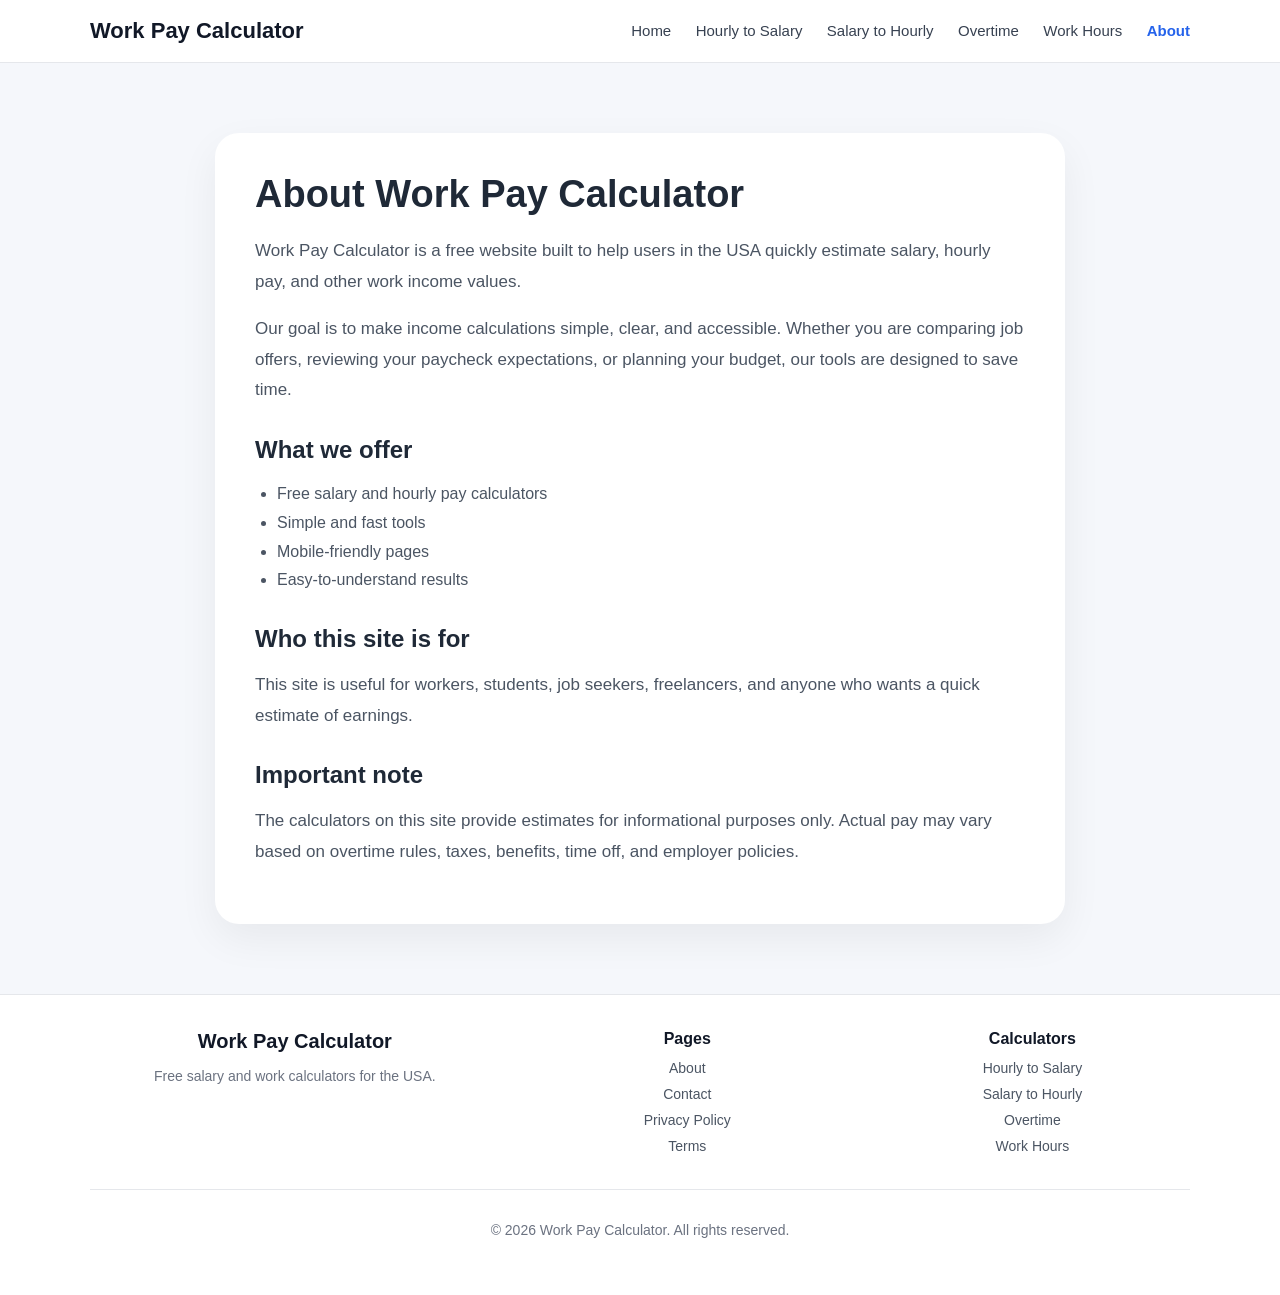
==== about.html @ 3fe69682 "Update site URLs and SEO tags" ====
<!DOCTYPE html>
<html lang="en">
<head>
    <meta charset="UTF-8">
    <meta name="viewport" content="width=device-width, initial-scale=1.0">
    <title>About | Work Pay Calculator</title>
    <meta name="description" content="Learn more about Work Pay Calculator and our free USA salary and work calculators.">
    <meta name="keywords" content="about work pay calculator, salary calculator website">
    <meta name="author" content="Work Pay Calculator">
    <link rel="canonical" href="https://abi-1-1.github.io/work-pay-calculator/about.html">

    <meta property="og:title" content="About Work Pay Calculator">
    <meta property="og:description" content="Learn more about our free salary and work calculators.">
    <meta property="og:type" content="website">
    <meta property="og:url" content="https://abi-1-1.github.io/work-pay-calculator/about.html">
    <meta property="og:site_name" content="Work Pay Calculator">

    <meta name="twitter:card" content="summary">
    <meta name="twitter:title" content="About Work Pay Calculator">
    <meta name="twitter:description" content="Learn more about our calculator website.">

    <link rel="stylesheet" href="css/style.css">
</head>
<body>

    <header class="site-header">
        <div class="container">
            <a href="index.html" class="logo">Work Pay Calculator</a>

            <nav class="nav">
                <a href="index.html">Home</a>
                <a href="hourly-to-salary.html">Hourly to Salary</a>
                <a href="salary-to-hourly.html">Salary to Hourly</a>
                <a href="overtime-calculator.html">Overtime</a>
                <a href="work-hours-calculator.html">Work Hours</a>
                <a class="active" href="about.html">About</a>
            </nav>
        </div>
    </header>

    <main>
        <section class="page-section">
            <div class="container">
                <div class="content-box">
                    <h1>About Work Pay Calculator</h1>
                    <p>
                        Work Pay Calculator is a free website built to help users in the USA
                        quickly estimate salary, hourly pay, and other work income values.
                    </p>

                    <p>
                        Our goal is to make income calculations simple, clear, and accessible.
                        Whether you are comparing job offers, reviewing your paycheck expectations,
                        or planning your budget, our tools are designed to save time.
                    </p>

                    <h2>What we offer</h2>
                    <ul class="content-list">
                        <li>Free salary and hourly pay calculators</li>
                        <li>Simple and fast tools</li>
                        <li>Mobile-friendly pages</li>
                        <li>Easy-to-understand results</li>
                    </ul>

                    <h2>Who this site is for</h2>
                    <p>
                        This site is useful for workers, students, job seekers, freelancers,
                        and anyone who wants a quick estimate of earnings.
                    </p>

                    <h2>Important note</h2>
                    <p>
                        The calculators on this site provide estimates for informational purposes only.
                        Actual pay may vary based on overtime rules, taxes, benefits, time off, and employer policies.
                    </p>
                </div>
            </div>
        </section>
    </main>

    <footer class="site-footer">
        <div class="container footer-grid">
            <div>
                <div class="footer-brand">Work Pay Calculator</div>
                <p class="footer-text">Free salary and work calculators for the USA.</p>
            </div>

            <div>
                <div class="footer-title">Pages</div>
                <a href="about.html">About</a>
                <a href="contact.html">Contact</a>
                <a href="privacy-policy.html">Privacy Policy</a>
                <a href="terms.html">Terms</a>
            </div>

            <div>
                <div class="footer-title">Calculators</div>
                <a href="hourly-to-salary.html">Hourly to Salary</a>
                <a href="salary-to-hourly.html">Salary to Hourly</a>
                <a href="overtime-calculator.html">Overtime</a>
                <a href="work-hours-calculator.html">Work Hours</a>
            </div>
        </div>

        <div class="container footer-bottom">
            <p>© 2026 Work Pay Calculator. All rights reserved.</p>
        </div>
    </footer>

</body>
</html>
---- css/style.css ----
* {
    box-sizing: border-box;
}

body {
    margin: 0;
    font-family: Arial, sans-serif;
    color: #1f2937;
    background: #f5f7fb;
}

.container {
    width: 90%;
    max-width: 1100px;
    margin: 0 auto;
}

.site-header {
    background: white;
    border-bottom: 1px solid #e5e7eb;
}

.site-header .container {
    display: flex;
    justify-content: space-between;
    align-items: center;
    padding: 18px 0;
}

.logo {
    font-size: 22px;
    font-weight: bold;
}

.nav a {
    text-decoration: none;
    color: #374151;
    margin-left: 20px;
    font-size: 15px;
}

.nav a:hover {
    color: #111827;
}

.hero {
    padding: 80px 0;
}

.hero-box {
    background: white;
    border-radius: 24px;
    padding: 60px;
    box-shadow: 0 15px 40px rgba(0, 0, 0, 0.06);
}

.hero h1 {
    font-size: 42px;
    margin-top: 0;
    margin-bottom: 20px;
    line-height: 1.2;
}

.hero p {
    font-size: 18px;
    color: #4b5563;
    max-width: 700px;
    margin-bottom: 30px;
}

button {
    background: #2563eb;
    color: white;
    border: none;
    padding: 14px 22px;
    border-radius: 12px;
    font-size: 16px;
    cursor: pointer;
}

button:hover {
    background: #1d4ed8;
}

.cards-section {
    padding: 20px 0 80px;
}

.cards-section h2 {
    font-size: 30px;
    margin-bottom: 25px;
}

.cards {
    display: grid;
    grid-template-columns: repeat(3, 1fr);
    gap: 20px;
}

.card {
    background: white;
    border-radius: 20px;
    padding: 25px;
    box-shadow: 0 10px 30px rgba(0, 0, 0, 0.05);
}

.card h3 {
    margin-top: 0;
    margin-bottom: 12px;
}

.card p {
    margin: 0;
    color: #4b5563;
    line-height: 1.6;
}

.site-footer {
    background: white;
    border-top: 1px solid #e5e7eb;
    padding: 25px 0;
    text-align: center;
    color: #6b7280;
    font-size: 14px;
}

@media (max-width: 900px) {
    .cards {
        grid-template-columns: 1fr;
    }

    .hero-box {
        padding: 35px 25px;
    }

    .hero h1 {
        font-size: 30px;
    }

    .site-header .container {
        flex-direction: column;
        gap: 15px;
    }

    .nav a {
        margin: 0 10px;
    }
}

.main-button {
    display: inline-block;
    background: #2563eb;
    color: white;
    text-decoration: none;
    padding: 14px 22px;
    border-radius: 12px;
    font-size: 16px;
}

.main-button:hover {
    background: #1d4ed8;
}

.calculator-page {
    padding: 70px 0;
}

.calculator-box {
    background: white;
    border-radius: 24px;
    padding: 40px;
    box-shadow: 0 15px 40px rgba(0, 0, 0, 0.06);
    max-width: 700px;
    margin: 0 auto;
}

.calculator-box h1 {
    margin-top: 0;
    margin-bottom: 15px;
    font-size: 36px;
}

.calculator-intro {
    color: #4b5563;
    line-height: 1.6;
    margin-bottom: 30px;
}

.form-group {
    margin-bottom: 20px;
}

.form-group label {
    display: block;
    margin-bottom: 8px;
    font-weight: bold;
}

.form-group input {
    width: 100%;
    padding: 14px;
    border: 1px solid #d1d5db;
    border-radius: 12px;
    font-size: 16px;
}

.result-box {
    margin-top: 30px;
    background: #f9fafb;
    border-radius: 18px;
    padding: 25px;
}

.result-box h2 {
    margin-top: 0;
}

.result-box p {
    font-size: 18px;
    margin: 12px 0;
}


.logo {
    font-size: 22px;
    font-weight: bold;
    color: #111827;
    text-decoration: none;
}

.hero-badge {
    display: inline-block;
    background: #dbeafe;
    color: #1d4ed8;
    padding: 8px 14px;
    border-radius: 999px;
    font-size: 14px;
    font-weight: bold;
    margin-bottom: 18px;
}

.hero-actions {
    display: flex;
    gap: 14px;
    flex-wrap: wrap;
    margin-top: 10px;
}

.hero-actions a {
    text-align: center;
}

.secondary-button {
    display: inline-block;
    background: white;
    color: #2563eb;
    text-decoration: none;
    padding: 14px 22px;
    border-radius: 12px;
    font-size: 16px;
    border: 1px solid #cbd5e1;
}

.secondary-button:hover {
    background: #f8fafc;
}

.card-link {
    text-decoration: none;
    color: inherit;
    display: block;
}

.card-link:hover {
    transform: translateY(-3px);
    transition: 0.2s;
}

.info-section {
    padding: 0 0 80px;
}

.info-box {
    background: white;
    border-radius: 24px;
    padding: 35px;
    box-shadow: 0 10px 30px rgba(0, 0, 0, 0.05);
}

.info-box h2 {
    margin-top: 0;
    margin-bottom: 15px;
}

.info-box p {
    margin: 0;
    color: #4b5563;
    line-height: 1.7;
    font-size: 17px;
}

.faq-section {
    padding: 0 0 80px;
}

.faq-section h2 {
    font-size: 30px;
    margin-bottom: 25px;
}

.faq-list {
    display: grid;
    gap: 18px;
}

.faq-item {
    background: white;
    border-radius: 20px;
    padding: 24px;
    box-shadow: 0 10px 30px rgba(0, 0, 0, 0.05);
}

.faq-item h3 {
    margin-top: 0;
    margin-bottom: 10px;
    font-size: 20px;
}

.faq-item p {
    margin: 0;
    color: #4b5563;
    line-height: 1.7;
}

.page-section {
    padding: 70px 0;
}

.content-box {
    background: white;
    border-radius: 24px;
    padding: 40px;
    box-shadow: 0 15px 40px rgba(0, 0, 0, 0.06);
    max-width: 850px;
    margin: 0 auto;
}

.content-box h1 {
    margin-top: 0;
    margin-bottom: 20px;
    font-size: 38px;
}

.content-box h2 {
    margin-top: 30px;
    margin-bottom: 14px;
    font-size: 24px;
}

.content-box p {
    color: #4b5563;
    line-height: 1.8;
    font-size: 17px;
    margin-bottom: 16px;
}

.content-list {
    color: #4b5563;
    line-height: 1.8;
    padding-left: 22px;
}

.calculator-content {
    margin-top: 30px;
}

.button-row {
    display: flex;
    gap: 12px;
    flex-wrap: wrap;
}

.secondary-action {
    background: #e5e7eb;
    color: #111827;
}

.secondary-action:hover {
    background: #d1d5db;
}

.nav a.active {
    color: #2563eb;
    font-weight: bold;
}

.result-box {
    margin-top: 30px;
    background: linear-gradient(135deg, #f8fbff, #eef4ff);
    border: 1px solid #dbeafe;
    border-radius: 18px;
    padding: 25px;
}

.result-box h2 {
    margin-top: 0;
    margin-bottom: 16px;
}

.result-box p {
    font-size: 18px;
    margin: 12px 0;
    color: #1f2937;
}

.result-box span {
    font-weight: bold;
    color: #1d4ed8;
}

.site-footer {
    background: white;
    border-top: 1px solid #e5e7eb;
    padding-top: 35px;
    color: #6b7280;
    font-size: 14px;
}

.footer-grid {
    display: grid;
    grid-template-columns: 1.3fr 1fr 1fr;
    gap: 30px;
    padding-bottom: 25px;
}

.footer-brand {
    font-size: 20px;
    font-weight: bold;
    color: #111827;
    margin-bottom: 12px;
}

.footer-text {
    margin: 0;
    color: #6b7280;
    line-height: 1.7;
}

.footer-title {
    font-size: 16px;
    font-weight: bold;
    color: #111827;
    margin-bottom: 12px;
}

.site-footer a {
    display: block;
    text-decoration: none;
    color: #4b5563;
    margin-bottom: 10px;
}

.site-footer a:hover {
    color: #2563eb;
}

.footer-bottom {
    border-top: 1px solid #e5e7eb;
    padding: 18px 0;
    text-align: center;
}

@media (max-width: 900px) {
    .footer-grid {
        grid-template-columns: 1fr;
    }
}

.field-note {
    margin-top: 8px;
    font-size: 14px;
    line-height: 1.6;
    color: #6b7280;
}
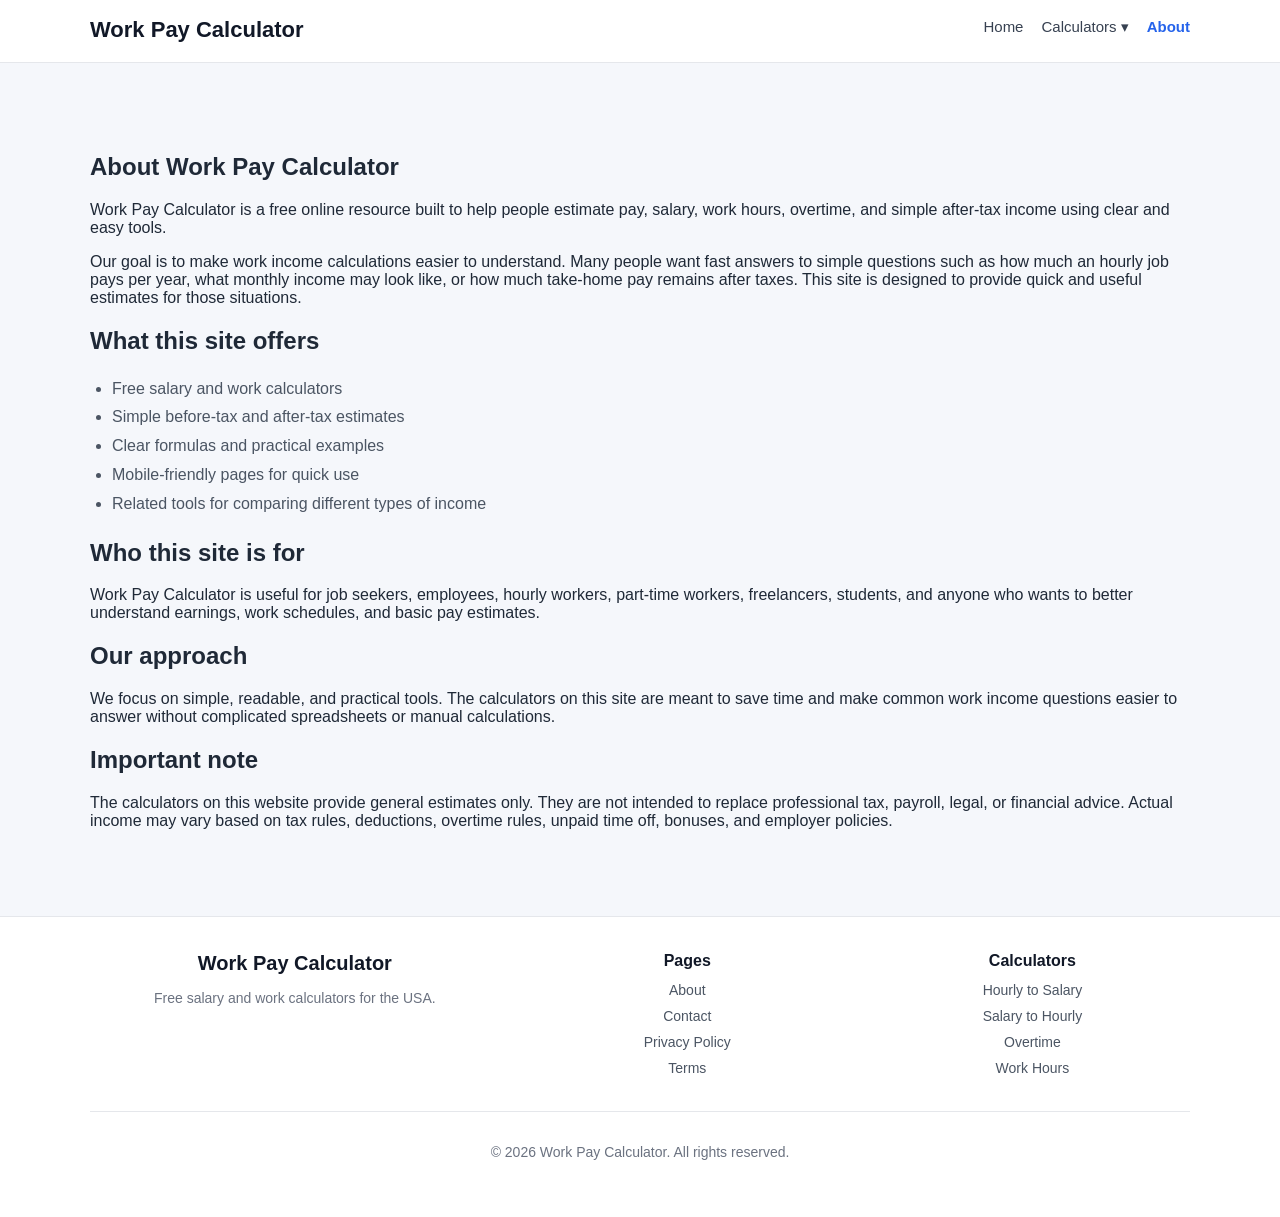
==== commit 18de7dde: "Fix header navigation on policy pages" ====
--- a/about.html
+++ b/about.html
@@ -29,10 +29,20 @@
 
             <nav class="nav">
                 <a href="index.html">Home</a>
-                <a href="hourly-to-salary.html">Hourly to Salary</a>
-                <a href="salary-to-hourly.html">Salary to Hourly</a>
-                <a href="overtime-calculator.html">Overtime</a>
-                <a href="work-hours-calculator.html">Work Hours</a>
+
+                <div class="dropdown">
+                    <a href="#" class="dropdown-toggle">Calculators ▾</a>
+                    <div class="dropdown-menu">
+                        <a href="hourly-to-salary.html">Hourly to Salary</a>
+                        <a href="salary-to-hourly.html">Salary to Hourly</a>
+                        <a href="overtime-calculator.html">Overtime</a>
+                        <a href="work-hours-calculator.html">Work Hours</a>
+                        <a href="weekly-pay-calculator.html">Weekly Pay</a>
+                        <a href="monthly-pay-calculator.html">Monthly Pay</a>
+                        <a href="take-home-pay-calculator.html">Take-Home Pay</a>
+                    </div>
+                </div>
+
                 <a class="active" href="about.html">About</a>
             </nav>
         </div>
@@ -41,39 +51,49 @@
     <main>
         <section class="page-section">
             <div class="container">
-                <div class="content-box">
-                    <h1>About Work Pay Calculator</h1>
-                    <p>
-                        Work Pay Calculator is a free website built to help users in the USA
-                        quickly estimate salary, hourly pay, and other work income values.
-                    </p>
+                <h1>About Work Pay Calculator</h1>
 
-                    <p>
-                        Our goal is to make income calculations simple, clear, and accessible.
-                        Whether you are comparing job offers, reviewing your paycheck expectations,
-                        or planning your budget, our tools are designed to save time.
-                    </p>
+                <p>
+                    Work Pay Calculator is a free online resource built to help people estimate pay,
+                    salary, work hours, overtime, and simple after-tax income using clear and easy tools.
+                </p>
 
-                    <h2>What we offer</h2>
-                    <ul class="content-list">
-                        <li>Free salary and hourly pay calculators</li>
-                        <li>Simple and fast tools</li>
-                        <li>Mobile-friendly pages</li>
-                        <li>Easy-to-understand results</li>
-                    </ul>
+                <p>
+                    Our goal is to make work income calculations easier to understand. Many people want
+                    fast answers to simple questions such as how much an hourly job pays per year,
+                    what monthly income may look like, or how much take-home pay remains after taxes.
+                    This site is designed to provide quick and useful estimates for those situations.
+                </p>
 
-                    <h2>Who this site is for</h2>
-                    <p>
-                        This site is useful for workers, students, job seekers, freelancers,
-                        and anyone who wants a quick estimate of earnings.
-                    </p>
+                <h2>What this site offers</h2>
+                <ul class="content-list">
+                    <li>Free salary and work calculators</li>
+                    <li>Simple before-tax and after-tax estimates</li>
+                    <li>Clear formulas and practical examples</li>
+                    <li>Mobile-friendly pages for quick use</li>
+                    <li>Related tools for comparing different types of income</li>
+                </ul>
 
-                    <h2>Important note</h2>
-                    <p>
-                        The calculators on this site provide estimates for informational purposes only.
-                        Actual pay may vary based on overtime rules, taxes, benefits, time off, and employer policies.
-                    </p>
-                </div>
+                <h2>Who this site is for</h2>
+                <p>
+                    Work Pay Calculator is useful for job seekers, employees, hourly workers,
+                    part-time workers, freelancers, students, and anyone who wants to better understand
+                    earnings, work schedules, and basic pay estimates.
+                </p>
+
+                <h2>Our approach</h2>
+                <p>
+                    We focus on simple, readable, and practical tools. The calculators on this site are
+                    meant to save time and make common work income questions easier to answer without
+                    complicated spreadsheets or manual calculations.
+                </p>
+
+                <h2>Important note</h2>
+                <p>
+                    The calculators on this website provide general estimates only. They are not intended
+                    to replace professional tax, payroll, legal, or financial advice. Actual income may vary
+                    based on tax rules, deductions, overtime rules, unpaid time off, bonuses, and employer policies.
+                </p>
             </div>
         </section>
     </main>
--- a/css/style.css
+++ b/css/style.css
@@ -23,20 +23,33 @@
 .site-header .container {
     display: flex;
     justify-content: space-between;
-    align-items: center;
+    align-items: flex-start;
     padding: 18px 0;
+    gap: 24px;
 }
 
 .logo {
     font-size: 22px;
     font-weight: bold;
+    color: #111827;
+    text-decoration: none;
+    line-height: 1.1;
+    flex-shrink: 0;
+}
+
+.nav {
+    display: flex;
+    flex-wrap: wrap;
+    gap: 10px 18px;
+    justify-content: flex-end;
 }
 
 .nav a {
     text-decoration: none;
     color: #374151;
-    margin-left: 20px;
     font-size: 15px;
+    margin-left: 0;
+    white-space: nowrap;
 }
 
 .nav a:hover {
@@ -481,4 +494,586 @@
     font-size: 14px;
     line-height: 1.6;
     color: #6b7280;
+}
+
+.hero-large {
+    padding: 70px 0 50px;
+}
+
+.hero-grid {
+    display: grid;
+    grid-template-columns: 1.5fr 0.9fr;
+    gap: 28px;
+    align-items: stretch;
+}
+
+.hero-large .hero-box {
+    padding: 50px;
+}
+
+.hero-large h1 {
+    font-size: 52px;
+    line-height: 1.12;
+    margin-bottom: 18px;
+}
+
+.hero-large p {
+    font-size: 19px;
+    max-width: 760px;
+}
+
+.hero-points {
+    display: grid;
+    gap: 10px;
+    margin-top: 24px;
+}
+
+.hero-point {
+    background: #f8fafc;
+    border: 1px solid #e5e7eb;
+    border-radius: 14px;
+    padding: 12px 14px;
+    font-size: 15px;
+    color: #374151;
+}
+
+.hero-side-card {
+    display: grid;
+    gap: 16px;
+}
+
+.mini-stat-card {
+    background: #f8fbff;
+    border: 1px solid #dbeafe;
+    border-radius: 22px;
+    padding: 24px;
+}
+
+.mini-stat-label {
+    display: inline-block;
+    background: #dbeafe;
+    color: #1d4ed8;
+    padding: 6px 12px;
+    border-radius: 999px;
+    font-size: 13px;
+    font-weight: bold;
+    margin-bottom: 14px;
+}
+
+.mini-stat-title {
+    font-size: 24px;
+    font-weight: bold;
+    color: #111827;
+    margin-bottom: 10px;
+}
+
+.mini-stat-card p {
+    margin: 0;
+    color: #4b5563;
+    line-height: 1.7;
+    font-size: 16px;
+}
+
+.section-heading {
+    margin-bottom: 26px;
+}
+
+.section-heading h2 {
+    font-size: 32px;
+    margin: 0 0 10px;
+}
+
+.section-heading p {
+    margin: 0;
+    color: #6b7280;
+    font-size: 17px;
+    line-height: 1.7;
+}
+
+.cards-better {
+    grid-template-columns: repeat(3, 1fr);
+}
+
+.card-tag {
+    display: inline-block;
+    background: #eef4ff;
+    color: #1d4ed8;
+    border-radius: 999px;
+    padding: 6px 12px;
+    font-size: 12px;
+    font-weight: bold;
+    margin-bottom: 14px;
+}
+
+.card-link {
+    transition: transform 0.2s, box-shadow 0.2s;
+}
+
+.card-link:hover {
+    transform: translateY(-4px);
+    box-shadow: 0 18px 34px rgba(0, 0, 0, 0.08);
+}
+
+.steps-grid,
+.use-cases-grid {
+    display: grid;
+    grid-template-columns: repeat(3, 1fr);
+    gap: 20px;
+}
+
+.step-card,
+.use-case-card {
+    background: white;
+    border-radius: 22px;
+    padding: 26px;
+    box-shadow: 0 10px 30px rgba(0, 0, 0, 0.05);
+}
+
+.step-number {
+    width: 42px;
+    height: 42px;
+    border-radius: 50%;
+    background: #2563eb;
+    color: white;
+    display: flex;
+    align-items: center;
+    justify-content: center;
+    font-weight: bold;
+    margin-bottom: 18px;
+}
+
+.step-card h3,
+.use-case-card h3 {
+    margin-top: 0;
+    margin-bottom: 12px;
+    font-size: 22px;
+}
+
+.step-card p,
+.use-case-card p {
+    margin: 0;
+    color: #4b5563;
+    line-height: 1.7;
+}
+
+.use-cases-section,
+.why-section {
+    padding: 0 0 80px;
+}
+
+@media (max-width: 1100px) {
+    .hero-grid {
+        grid-template-columns: 1fr;
+    }
+
+    .cards-better,
+    .steps-grid,
+    .use-cases-grid {
+        grid-template-columns: 1fr 1fr;
+    }
+
+    .hero-large h1 {
+        font-size: 40px;
+    }
+}
+
+@media (max-width: 900px) {
+    .cards-better,
+    .steps-grid,
+    .use-cases-grid {
+        grid-template-columns: 1fr;
+    }
+
+    .hero-large .hero-box {
+        padding: 32px 24px;
+    }
+
+    .hero-large h1 {
+        font-size: 32px;
+    }
+
+    .hero-large p {
+        font-size: 17px;
+    }
+}
+
+.hero-large {
+    padding: 70px 0 50px;
+}
+
+.hero-grid {
+    display: grid;
+    grid-template-columns: 1.5fr 0.9fr;
+    gap: 28px;
+    align-items: stretch;
+}
+
+.hero-large .hero-box {
+    padding: 50px;
+}
+
+.hero-large h1 {
+    font-size: 52px;
+    line-height: 1.12;
+    margin-bottom: 18px;
+}
+
+.hero-large p {
+    font-size: 19px;
+    max-width: 760px;
+}
+
+.hero-points {
+    display: grid;
+    gap: 10px;
+    margin-top: 24px;
+}
+
+.hero-point {
+    background: #f8fafc;
+    border: 1px solid #e5e7eb;
+    border-radius: 14px;
+    padding: 12px 14px;
+    font-size: 15px;
+    color: #374151;
+}
+
+.hero-side-card {
+    display: grid;
+    gap: 16px;
+}
+
+.mini-stat-card {
+    background: #f8fbff;
+    border: 1px solid #dbeafe;
+    border-radius: 22px;
+    padding: 24px;
+}
+
+.mini-stat-label {
+    display: inline-block;
+    background: #dbeafe;
+    color: #1d4ed8;
+    padding: 6px 12px;
+    border-radius: 999px;
+    font-size: 13px;
+    font-weight: bold;
+    margin-bottom: 14px;
+}
+
+.mini-stat-title {
+    font-size: 24px;
+    font-weight: bold;
+    color: #111827;
+    margin-bottom: 10px;
+}
+
+.mini-stat-card p {
+    margin: 0;
+    color: #4b5563;
+    line-height: 1.7;
+    font-size: 16px;
+}
+
+.section-heading {
+    margin-bottom: 26px;
+}
+
+.section-heading h2 {
+    font-size: 32px;
+    margin: 0 0 10px;
+}
+
+.section-heading p {
+    margin: 0;
+    color: #6b7280;
+    font-size: 17px;
+    line-height: 1.7;
+}
+
+.cards-better {
+    grid-template-columns: repeat(3, 1fr);
+}
+
+.card-tag {
+    display: inline-block;
+    background: #eef4ff;
+    color: #1d4ed8;
+    border-radius: 999px;
+    padding: 6px 12px;
+    font-size: 12px;
+    font-weight: bold;
+    margin-bottom: 14px;
+}
+
+.card-link {
+    transition: transform 0.2s, box-shadow 0.2s;
+}
+
+.card-link:hover {
+    transform: translateY(-4px);
+    box-shadow: 0 18px 34px rgba(0, 0, 0, 0.08);
+}
+
+.steps-grid,
+.use-cases-grid {
+    display: grid;
+    grid-template-columns: repeat(3, 1fr);
+    gap: 20px;
+}
+
+.step-card,
+.use-case-card {
+    background: white;
+    border-radius: 22px;
+    padding: 26px;
+    box-shadow: 0 10px 30px rgba(0, 0, 0, 0.05);
+}
+
+.step-number {
+    width: 42px;
+    height: 42px;
+    border-radius: 50%;
+    background: #2563eb;
+    color: white;
+    display: flex;
+    align-items: center;
+    justify-content: center;
+    font-weight: bold;
+    margin-bottom: 18px;
+}
+
+.step-card h3,
+.use-case-card h3 {
+    margin-top: 0;
+    margin-bottom: 12px;
+    font-size: 22px;
+}
+
+.step-card p,
+.use-case-card p {
+    margin: 0;
+    color: #4b5563;
+    line-height: 1.7;
+}
+
+.use-cases-section,
+.why-section {
+    padding: 0 0 80px;
+}
+
+@media (max-width: 1100px) {
+    .hero-grid {
+        grid-template-columns: 1fr;
+    }
+
+    .cards-better,
+    .steps-grid,
+    .use-cases-grid {
+        grid-template-columns: 1fr 1fr;
+    }
+
+    .hero-large h1 {
+        font-size: 40px;
+    }
+}
+
+@media (max-width: 900px) {
+    .cards-better,
+    .steps-grid,
+    .use-cases-grid {
+        grid-template-columns: 1fr;
+    }
+
+    .hero-large .hero-box {
+        padding: 32px 24px;
+    }
+
+    .hero-large h1 {
+        font-size: 32px;
+    }
+
+    .hero-large p {
+        font-size: 17px;
+    }
+}
+
+.dropdown {
+    position: relative;
+}
+
+.dropdown-toggle {
+    display: inline-block;
+    text-decoration: none;
+    color: #374151;
+    font-size: 15px;
+    white-space: nowrap;
+    cursor: pointer;
+}
+
+.dropdown-menu {
+    position: absolute;
+    top: 100%;
+    left: 0;
+    min-width: 230px;
+    background: white;
+    border: 1px solid #e5e7eb;
+    border-radius: 16px;
+    box-shadow: 0 14px 30px rgba(0, 0, 0, 0.08);
+    padding: 10px;
+    display: none;
+    z-index: 1000;
+}
+
+.dropdown-menu a {
+    display: block;
+    padding: 10px 12px;
+    border-radius: 10px;
+    text-decoration: none;
+    color: #374151;
+    font-size: 15px;
+    margin: 0;
+}
+
+.dropdown-menu a:hover {
+    background: #f3f4f6;
+    color: #111827;
+}
+
+.dropdown:hover .dropdown-menu {
+    display: block;
+}
+
+.dropdown-toggle.active,
+.dropdown-toggle:hover {
+    color: #2563eb;
+    font-weight: bold;
+}
+
+.dropdown {
+    position: relative;
+    padding-bottom: 8px;
+}
+
+.dropdown:hover .dropdown-toggle {
+    color: #2563eb;
+    font-weight: bold;
+}
+
+.copy-action {
+    background: #eef2ff;
+    color: #1d4ed8;
+    border: 1px solid #c7d2fe;
+}
+
+.copy-action:hover {
+    background: #e0e7ff;
+}
+
+.ad-placeholder {
+    max-width: 700px;
+    margin: 24px auto 0;
+    background: white;
+    border: 1px dashed #94a3b8;
+    border-radius: 18px;
+    padding: 20px;
+    text-align: center;
+    color: #475569;
+    font-size: 14px;
+    line-height: 1.7;
+    box-shadow: 0 8px 24px rgba(0, 0, 0, 0.04);
+}
+
+.related-section {
+    margin-top: 30px;
+}
+
+.related-grid {
+    display: grid;
+    grid-template-columns: repeat(3, 1fr);
+    gap: 16px;
+}
+
+.related-card {
+    display: block;
+    background: white;
+    border-radius: 18px;
+    padding: 18px;
+    text-decoration: none;
+    color: #111827;
+    box-shadow: 0 8px 24px rgba(0, 0, 0, 0.05);
+    transition: transform 0.2s, box-shadow 0.2s;
+}
+
+.related-card:hover {
+    transform: translateY(-3px);
+    box-shadow: 0 14px 28px rgba(0, 0, 0, 0.08);
+}
+
+.related-card h3 {
+    margin: 0 0 8px;
+    font-size: 18px;
+}
+
+.related-card p {
+    margin: 0;
+    color: #4b5563;
+    line-height: 1.6;
+    font-size: 14px;
+}
+
+.faq-mini {
+    margin-top: 30px;
+}
+
+.faq-mini h2 {
+    margin-bottom: 16px;
+}
+
+.faq-mini .faq-item {
+    box-shadow: none;
+    border: 1px solid #e5e7eb;
+}
+
+@media (max-width: 900px) {
+    .related-grid {
+        grid-template-columns: 1fr;
+    }
+}
+
+.related-section,
+.faq-mini,
+.ad-placeholder {
+    max-width: 700px;
+    margin-left: auto;
+    margin-right: auto;
+}
+
+.related-section,
+.faq-mini {
+    margin-top: 30px;
+}
+
+.related-section h2,
+.faq-mini h2 {
+    margin-bottom: 16px;
+}
+
+.ad-placeholder {
+    margin-top: 24px;
+}
+
+.related-section,
+.faq-mini {
+    max-width: 700px;
+    margin: 30px auto 0;
+}
+
+.related-section h2,
+.faq-mini h2 {
+    margin-bottom: 16px;
+}
+
+.content-box ul li {
+    margin-bottom: 8px;
 }
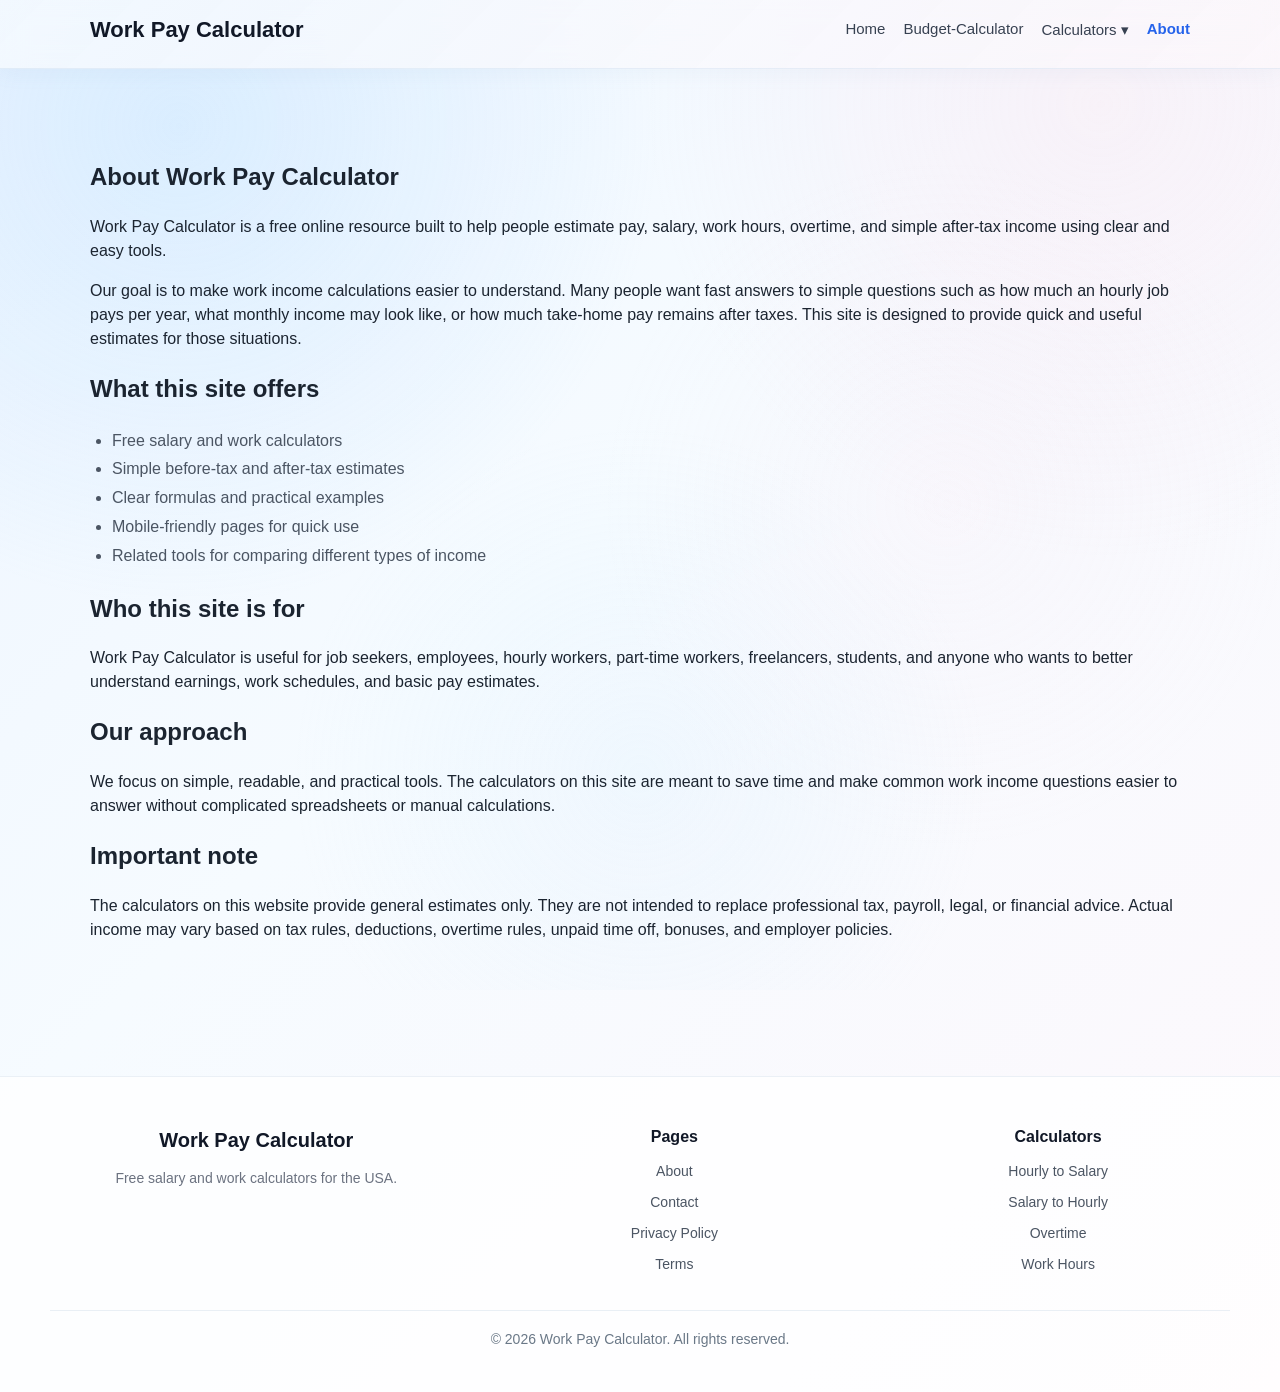
==== commit 06830446: "Add budget calculator page, update navigation, and improve styling" ====
--- a/about.html
+++ b/about.html
@@ -19,6 +19,7 @@
     <meta name="twitter:title" content="About Work Pay Calculator">
     <meta name="twitter:description" content="Learn more about our calculator website.">
 
+    <link rel="icon" type="image/svg+xml" href="favicon.svg">
     <link rel="stylesheet" href="css/style.css">
 </head>
 <body>
@@ -29,6 +30,8 @@
 
             <nav class="nav">
                 <a href="index.html">Home</a>
+
+                <a href="budget-calculator.html">Budget-Calculator</a>
 
                 <div class="dropdown">
                     <a href="#" class="dropdown-toggle">Calculators ▾</a>
--- a/css/style.css
+++ b/css/style.css
@@ -1076,4 +1076,174 @@
 
 .content-box ul li {
     margin-bottom: 8px;
+}
+
+.site-footer {
+  padding: 48px 16px 24px;
+}
+
+.site-footer .container {
+  width: 100%;
+  max-width: 1180px;
+  margin: 0 auto;
+}
+
+.footer-grid {
+  display: grid;
+  grid-template-columns: repeat(3, 1fr);
+  gap: 40px;
+  align-items: start;
+}
+
+.footer-bottom {
+  text-align: center;
+  margin-top: 28px;
+  padding-top: 18px;
+  border-top: 1px solid rgba(180, 200, 220, 0.28);
+}
+
+@media (max-width: 900px) {
+  .footer-grid {
+    grid-template-columns: 1fr;
+    gap: 24px;
+  }
+}
+
+.site-footer {
+  margin-top: 48px;
+  padding: 48px 16px 24px;
+  background: rgba(255, 255, 255, 0.72);
+  border-top: 1px solid rgba(180, 200, 220, 0.25);
+}
+
+.footer-container {
+  width: 100%;
+  max-width: 1180px;
+  margin: 0 auto;
+}
+
+.footer-grid {
+  display: grid;
+  grid-template-columns: 1.2fr 1fr 1fr;
+  gap: 40px;
+  align-items: start;
+}
+
+.footer-column h3,
+.footer-column h4 {
+  margin: 0 0 14px;
+  color: #223446;
+}
+
+.footer-column p {
+  margin: 0;
+  color: #5b6a7b;
+  line-height: 1.7;
+}
+
+.footer-links {
+  list-style: none;
+  margin: 0;
+  padding: 0;
+}
+
+.footer-links li {
+  margin: 0 0 10px;
+}
+
+.footer-links a {
+  text-decoration: none;
+  color: #4e5d6e;
+}
+
+.footer-links a:hover {
+  color: #2f64e1;
+}
+
+.footer-bottom {
+  margin-top: 28px;
+  padding-top: 18px;
+  border-top: 1px solid rgba(180, 200, 220, 0.28);
+  text-align: center;
+}
+
+.footer-bottom p {
+  margin: 0;
+  color: #6a7887;
+}
+
+@media (max-width: 900px) {
+  .footer-grid {
+    grid-template-columns: 1fr;
+    gap: 24px;
+  }
+}
+
+body {
+  margin: 0;
+  font-family: Arial, sans-serif;
+  color: #1b2430;
+  line-height: 1.5;
+  min-height: 100vh;
+  background:
+    linear-gradient(135deg, #edf5ff 0%, #f6fbff 42%, #fdf8fc 100%);
+  position: relative;
+}
+
+body::before,
+body::after {
+  content: "";
+  position: fixed;
+  inset: -10%;
+  pointer-events: none;
+  z-index: -1;
+  will-change: transform, opacity;
+}
+
+body::before {
+  background:
+    radial-gradient(circle at 20% 20%, rgba(163, 214, 255, 0.28), transparent 32%),
+    radial-gradient(circle at 80% 18%, rgba(255, 210, 226, 0.22), transparent 30%);
+  animation: floatGradientOne 18s ease-in-out infinite alternate;
+}
+
+body::after {
+  background:
+    radial-gradient(circle at 50% 80%, rgba(202, 236, 255, 0.18), transparent 30%),
+    radial-gradient(circle at 70% 55%, rgba(255, 230, 240, 0.14), transparent 28%);
+  animation: floatGradientTwo 24s ease-in-out infinite alternate;
+}
+
+@keyframes floatGradientOne {
+  0% {
+    transform: translate3d(0, 0, 0) scale(1);
+    opacity: 1;
+  }
+  100% {
+    transform: translate3d(2%, -2%, 0) scale(1.06);
+    opacity: 0.92;
+  }
+}
+
+@keyframes floatGradientTwo {
+  0% {
+    transform: translate3d(0, 0, 0) scale(1);
+    opacity: 0.9;
+  }
+  100% {
+    transform: translate3d(-2%, 2%, 0) scale(1.05);
+    opacity: 1;
+  }
+}
+
+.site-header {
+  position: sticky;
+  top: 0;
+  z-index: 200;
+  background:
+    linear-gradient(135deg, rgba(245, 250, 255, 0.82), rgba(252, 247, 251, 0.76));
+  backdrop-filter: blur(14px);
+  -webkit-backdrop-filter: blur(14px);
+  border-bottom: 1px solid rgba(180, 205, 230, 0.28);
+  box-shadow: 0 6px 18px rgba(120, 150, 190, 0.06);
 }
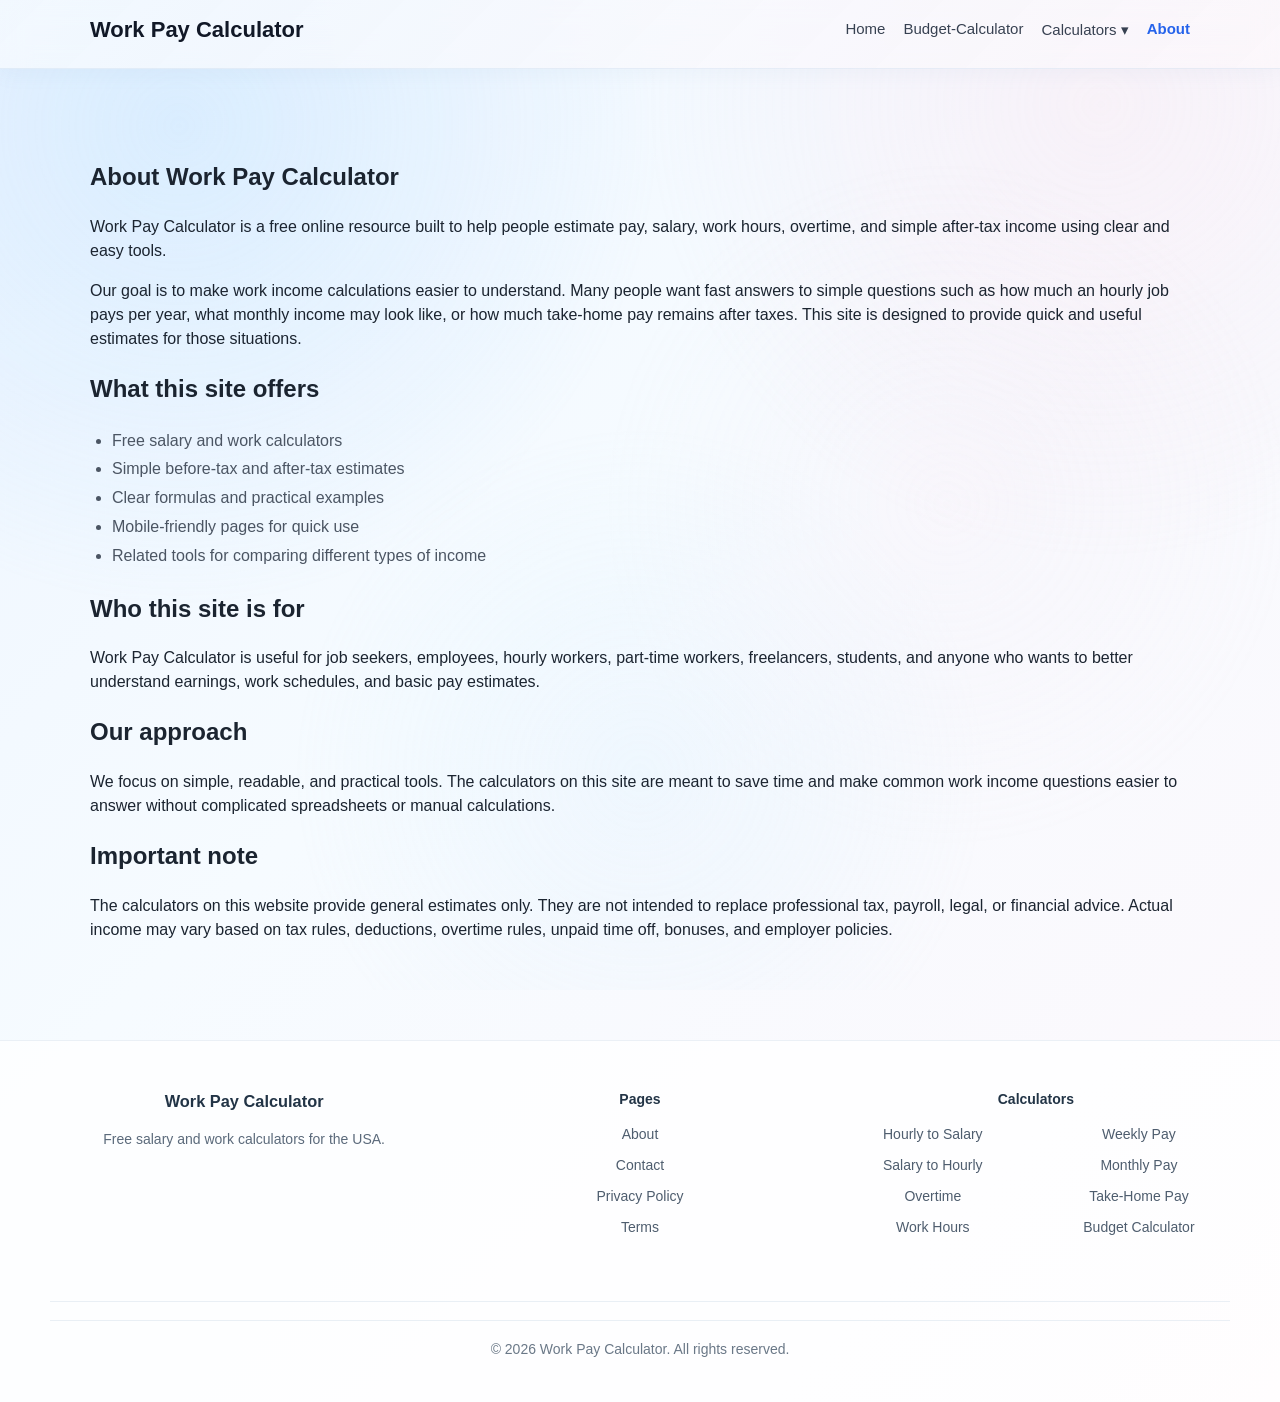
==== commit e40af4b6: "Finalize budget calculator page and footer layout fixes" ====
--- a/about.html
+++ b/about.html
@@ -102,32 +102,47 @@
     </main>
 
     <footer class="site-footer">
-        <div class="container footer-grid">
-            <div>
-                <div class="footer-brand">Work Pay Calculator</div>
-                <p class="footer-text">Free salary and work calculators for the USA.</p>
-            </div>
+    <div class="footer-container">
+        <div class="footer-grid">
+        <div class="footer-column">
+            <h3>Work Pay Calculator</h3>
+            <p>Free salary and work calculators for the USA.</p>
+        </div>
 
-            <div>
-                <div class="footer-title">Pages</div>
-                <a href="about.html">About</a>
-                <a href="contact.html">Contact</a>
-                <a href="privacy-policy.html">Privacy Policy</a>
-                <a href="terms.html">Terms</a>
-            </div>
+        <div class="footer-column">
+            <h4>Pages</h4>
+            <ul class="footer-links">
+            <li><a href="about.html">About</a></li>
+            <li><a href="contact.html">Contact</a></li>
+            <li><a href="privacy-policy.html">Privacy Policy</a></li>
+            <li><a href="terms.html">Terms</a></li>
+            </ul>
+        </div>
 
-            <div>
-                <div class="footer-title">Calculators</div>
-                <a href="hourly-to-salary.html">Hourly to Salary</a>
-                <a href="salary-to-hourly.html">Salary to Hourly</a>
-                <a href="overtime-calculator.html">Overtime</a>
-                <a href="work-hours-calculator.html">Work Hours</a>
+        <div class="footer-column">
+            <h4>Calculators</h4>
+            <div class="footer-links-split">
+            <ul class="footer-links">
+                <li><a href="hourly-to-salary.html">Hourly to Salary</a></li>
+                <li><a href="salary-to-hourly.html">Salary to Hourly</a></li>
+                <li><a href="overtime-calculator.html">Overtime</a></li>
+                <li><a href="work-hours-calculator.html">Work Hours</a></li>
+            </ul>
+
+            <ul class="footer-links">
+                <li><a href="weekly-pay-calculator.html">Weekly Pay</a></li>
+                <li><a href="monthly-pay-calculator.html">Monthly Pay</a></li>
+                <li><a href="take-home-pay-calculator.html">Take-Home Pay</a></li>
+                <li><a href="budget-calculator.html">Budget Calculator</a></li>
+            </ul>
             </div>
         </div>
+        </div>
 
-        <div class="container footer-bottom">
-            <p>© 2026 Work Pay Calculator. All rights reserved.</p>
+        <div class="footer-bottom">
+        <p>© 2026 Work Pay Calculator. All rights reserved.</p>
         </div>
+    </div>
     </footer>
 
 </body>
--- a/css/style.css
+++ b/css/style.css
@@ -1110,7 +1110,7 @@
 }
 
 .site-footer {
-  margin-top: 48px;
+  margin-top: 12px;
   padding: 48px 16px 24px;
   background: rgba(255, 255, 255, 0.72);
   border-top: 1px solid rgba(180, 200, 220, 0.25);
@@ -1161,6 +1161,7 @@
 }
 
 .footer-bottom {
+  width: 100%;
   margin-top: 28px;
   padding-top: 18px;
   border-top: 1px solid rgba(180, 200, 220, 0.28);
@@ -1246,4 +1247,168 @@
   -webkit-backdrop-filter: blur(14px);
   border-bottom: 1px solid rgba(180, 205, 230, 0.28);
   box-shadow: 0 6px 18px rgba(120, 150, 190, 0.06);
+}
+
+
+.footer-links-split {
+  display: grid;
+  grid-template-columns: 1fr 1fr;
+  gap: 24px;
+}
+
+.footer-links {
+  list-style: none;
+  margin: 0;
+  padding: 0;
+}
+
+.footer-links li {
+  margin: 0 0 10px;
+}
+
+@media (max-width: 900px) {
+  .footer-links-split {
+    grid-template-columns: 1fr;
+    gap: 10px;
+  }
+}
+
+.footer-column h4 {
+  margin-bottom: 14px;
+}
+
+.footer-links a {
+  text-decoration: none;
+  color: #4e5d6e;
+  line-height: 1.5;
+}
+
+.footer-links a:hover {
+  color: #2f64e1;
+}
+
+.site-footer {
+  margin-top: 12px;
+  padding: 48px 16px 24px;
+  background: rgba(255, 255, 255, 0.72);
+  border-top: 1px solid rgba(180, 200, 220, 0.25);
+}
+
+.footer-container {
+  width: 100%;
+  max-width: 1180px;
+  margin: 0 auto;
+}
+
+.footer-grid {
+  display: grid;
+  grid-template-columns: 1.2fr 1fr 1fr;
+  gap: 40px;
+  align-items: start;
+}
+
+.footer-bottom {
+  width: 100%;
+  max-width: none;
+  margin-top: 28px;
+  padding-top: 18px;
+  border-top: 1px solid rgba(180, 200, 220, 0.28);
+  text-align: center;
+}
+
+.footer-bottom p {
+  margin: 0;
+  max-width: none;
+  color: #6a7887;
+}
+
+.site-footer {
+  margin-top: 12px;
+  padding: 48px 16px 24px;
+  background: rgba(255, 255, 255, 0.72);
+  border-top: 1px solid rgba(180, 200, 220, 0.25);
+}
+
+.footer-container {
+  width: 100%;
+  max-width: 1180px;
+  margin: 0 auto;
+}
+
+.footer-grid {
+  display: grid;
+  grid-template-columns: 1.2fr 1fr 1.2fr;
+  gap: 40px;
+  align-items: start;
+}
+
+.footer-column h3,
+.footer-column h4 {
+  margin: 0 0 14px;
+  color: #223446;
+}
+
+.footer-column p {
+  margin: 0;
+  color: #5b6a7b;
+  line-height: 1.7;
+}
+
+.footer-links-split {
+  display: grid;
+  grid-template-columns: 1fr 1fr;
+  gap: 24px;
+}
+
+.footer-links {
+  list-style: none;
+  margin: 0;
+  padding: 0;
+}
+
+.footer-links li {
+  margin: 0 0 10px;
+}
+
+.footer-links a {
+  text-decoration: none;
+  color: #4e5d6e;
+  line-height: 1.5;
+}
+
+.footer-links a:hover {
+  color: #2f64e1;
+}
+
+.footer-bottom {
+  margin-top: 28px;
+  padding-top: 18px;
+  text-align: center;
+  position: relative;
+}
+
+.footer-bottom::before {
+  content: "";
+  display: block;
+  width: 100%;
+  height: 1px;
+  background: rgba(180, 200, 220, 0.28);
+  margin-bottom: 18px;
+}
+
+.footer-bottom p {
+  margin: 0;
+  color: #6a7887;
+}
+
+@media (max-width: 900px) {
+  .footer-grid {
+    grid-template-columns: 1fr;
+    gap: 24px;
+  }
+
+  .footer-links-split {
+    grid-template-columns: 1fr;
+    gap: 10px;
+  }
 }
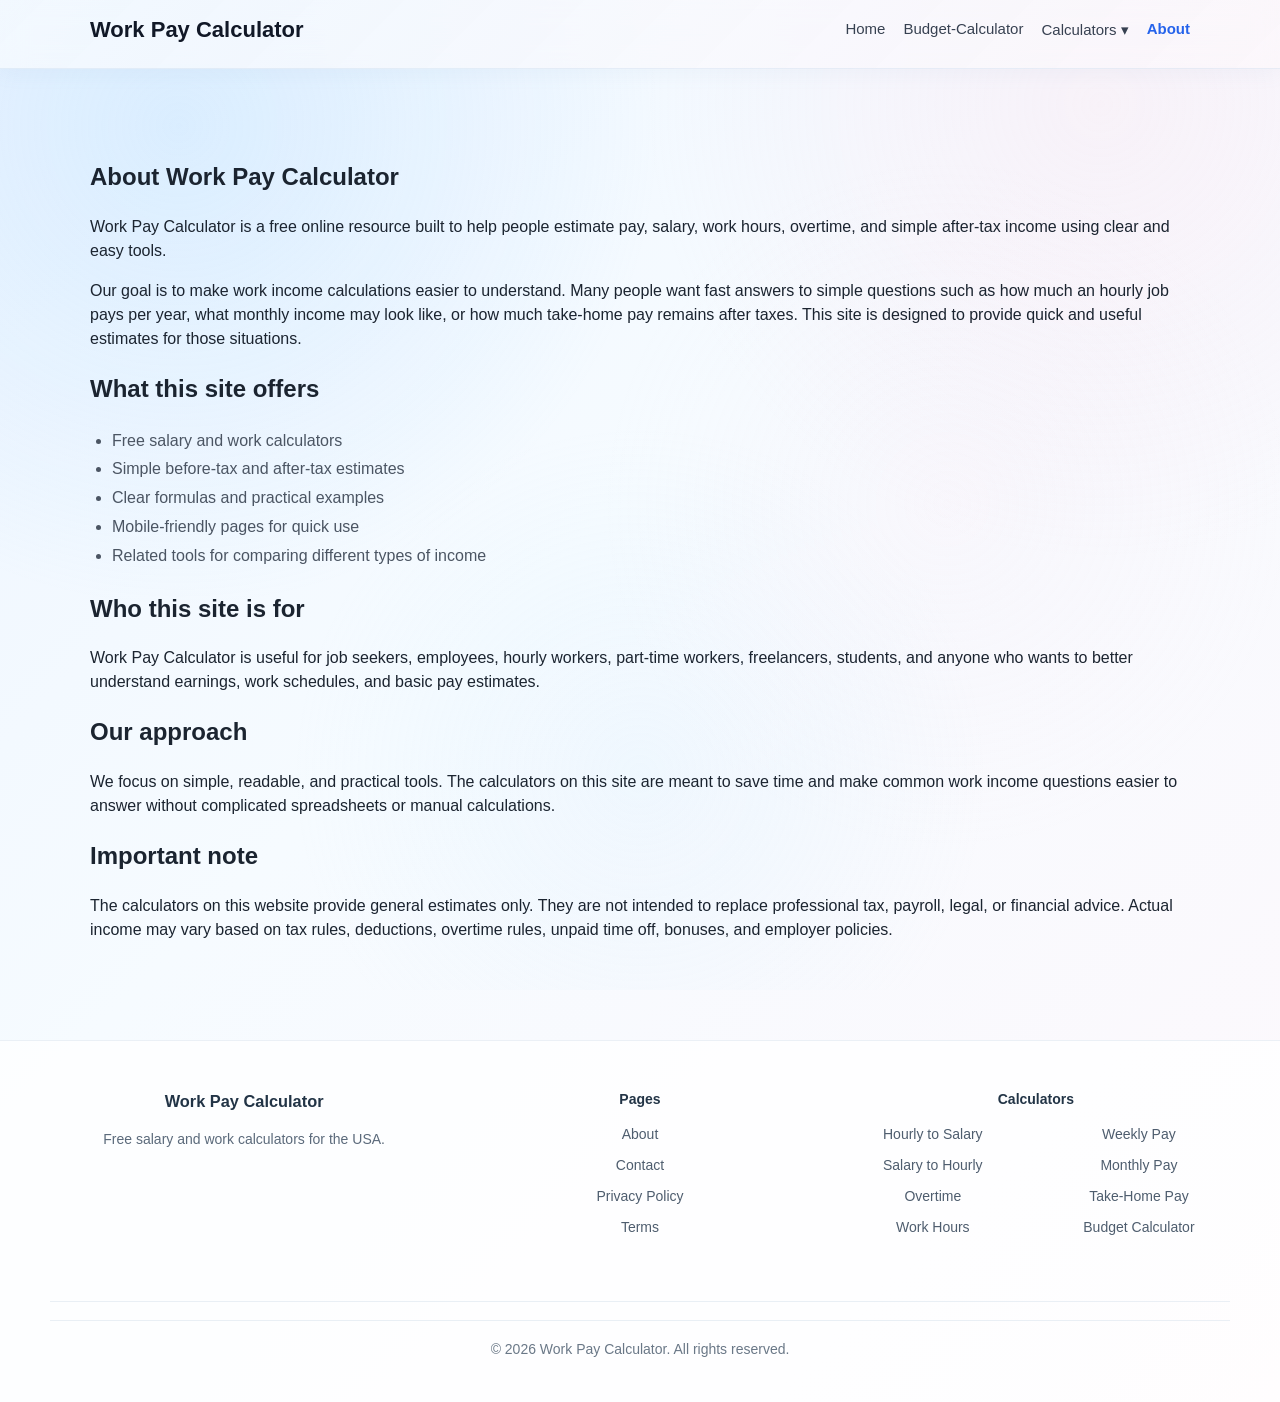
==== commit 4ad2adc0: "Add AdSense site verification code" ====
--- a/about.html
+++ b/about.html
@@ -19,8 +19,14 @@
     <meta name="twitter:title" content="About Work Pay Calculator">
     <meta name="twitter:description" content="Learn more about our calculator website.">
 
+
+    <script async src="https://pagead2.googlesyndication.com/pagead/js/adsbygoogle.js?client=ca-pub-4736461986844584"
+    crossorigin="anonymous"></script>
+
+    
     <link rel="icon" type="image/svg+xml" href="favicon.svg">
     <link rel="stylesheet" href="css/style.css">
+    
 </head>
 <body>
 
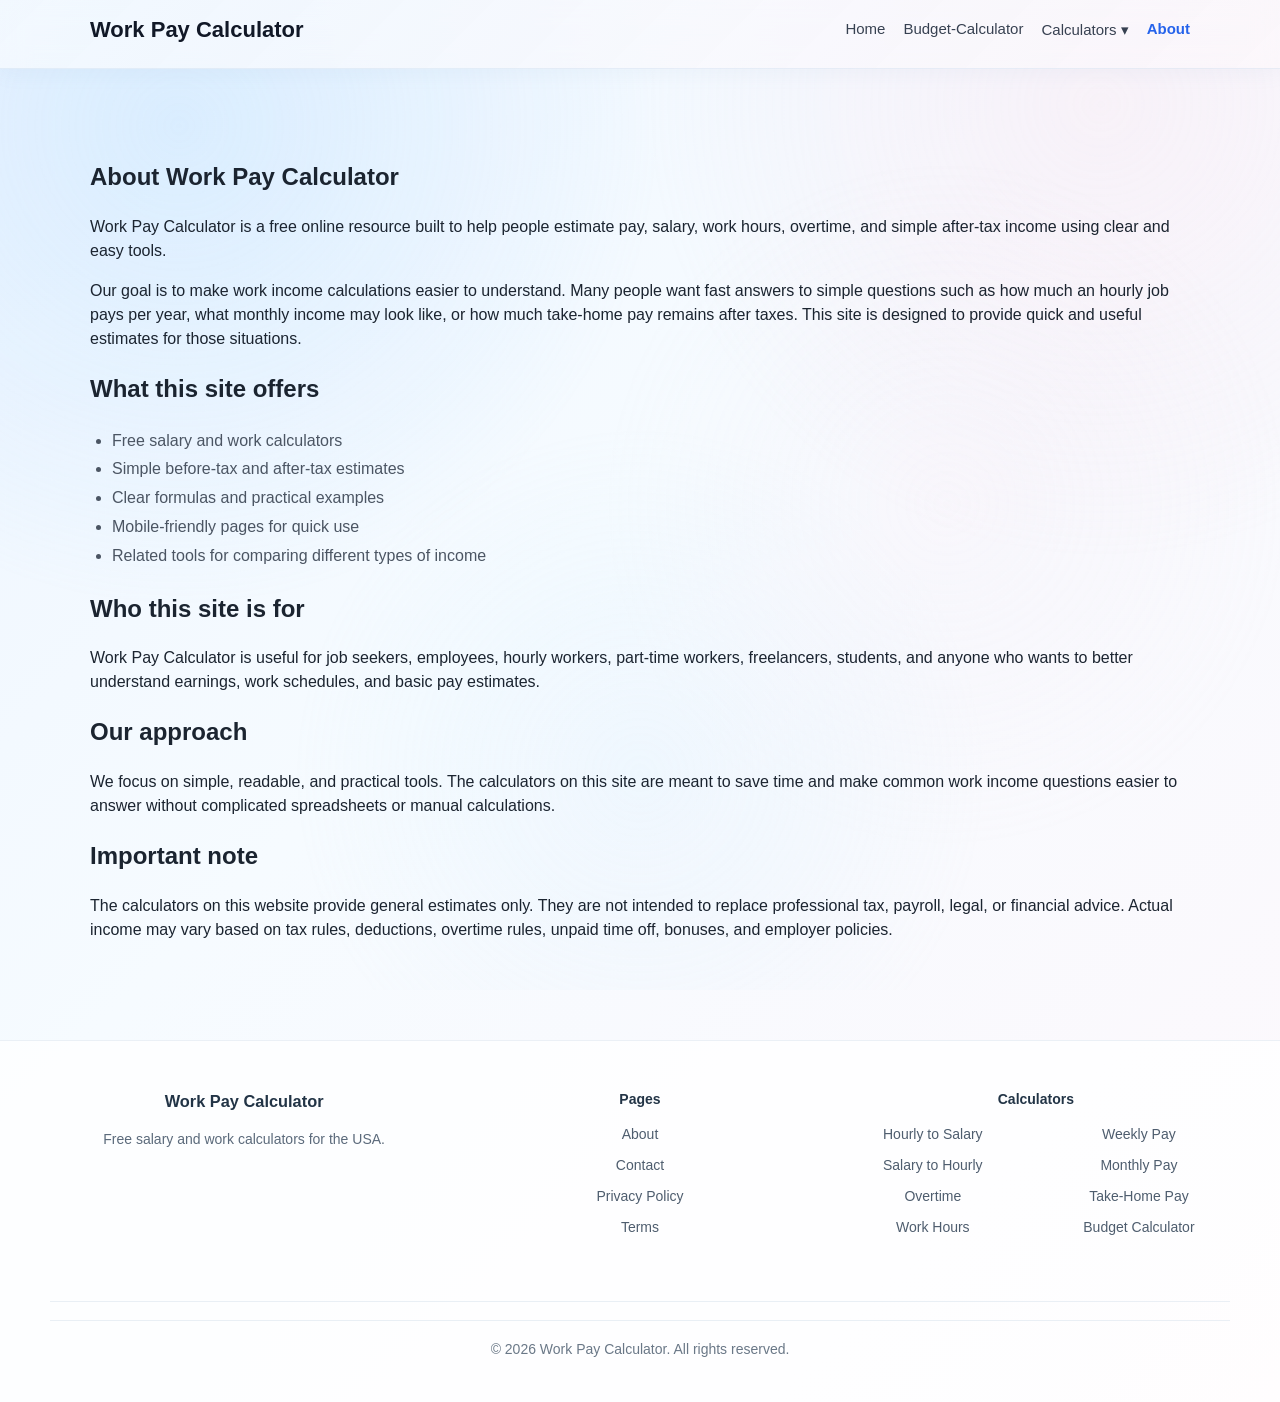
==== commit 574aff2b: "Prepare site for abi-1-1.github.io root deployment" ====
--- a/about.html
+++ b/about.html
@@ -7,12 +7,12 @@
     <meta name="description" content="Learn more about Work Pay Calculator and our free USA salary and work calculators.">
     <meta name="keywords" content="about work pay calculator, salary calculator website">
     <meta name="author" content="Work Pay Calculator">
-    <link rel="canonical" href="https://abi-1-1.github.io/work-pay-calculator/about.html">
+    <link rel="canonical" href="https://abi-1-1.github.io/about.html">
 
     <meta property="og:title" content="About Work Pay Calculator">
     <meta property="og:description" content="Learn more about our free salary and work calculators.">
     <meta property="og:type" content="website">
-    <meta property="og:url" content="https://abi-1-1.github.io/work-pay-calculator/about.html">
+    <meta property="og:url" content="https://abi-1-1.github.io/about.html">
     <meta property="og:site_name" content="Work Pay Calculator">
 
     <meta name="twitter:card" content="summary">
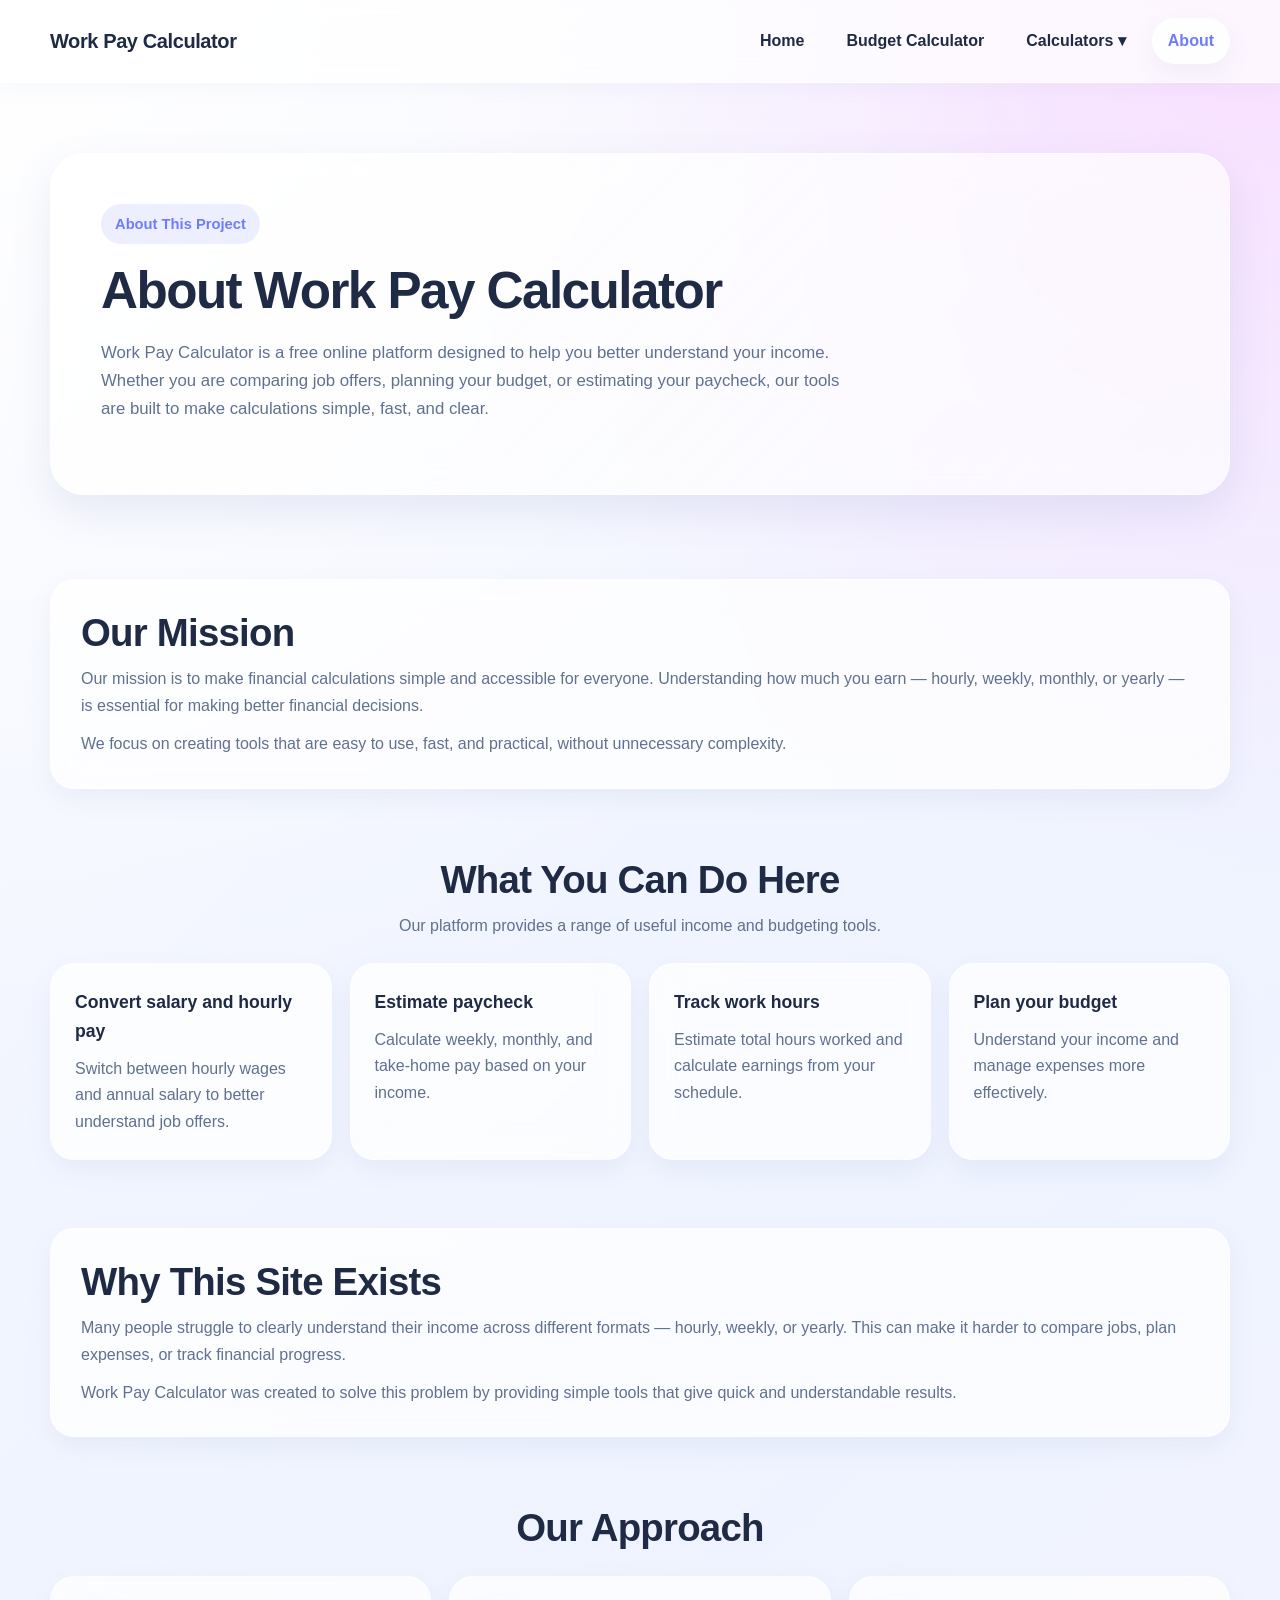
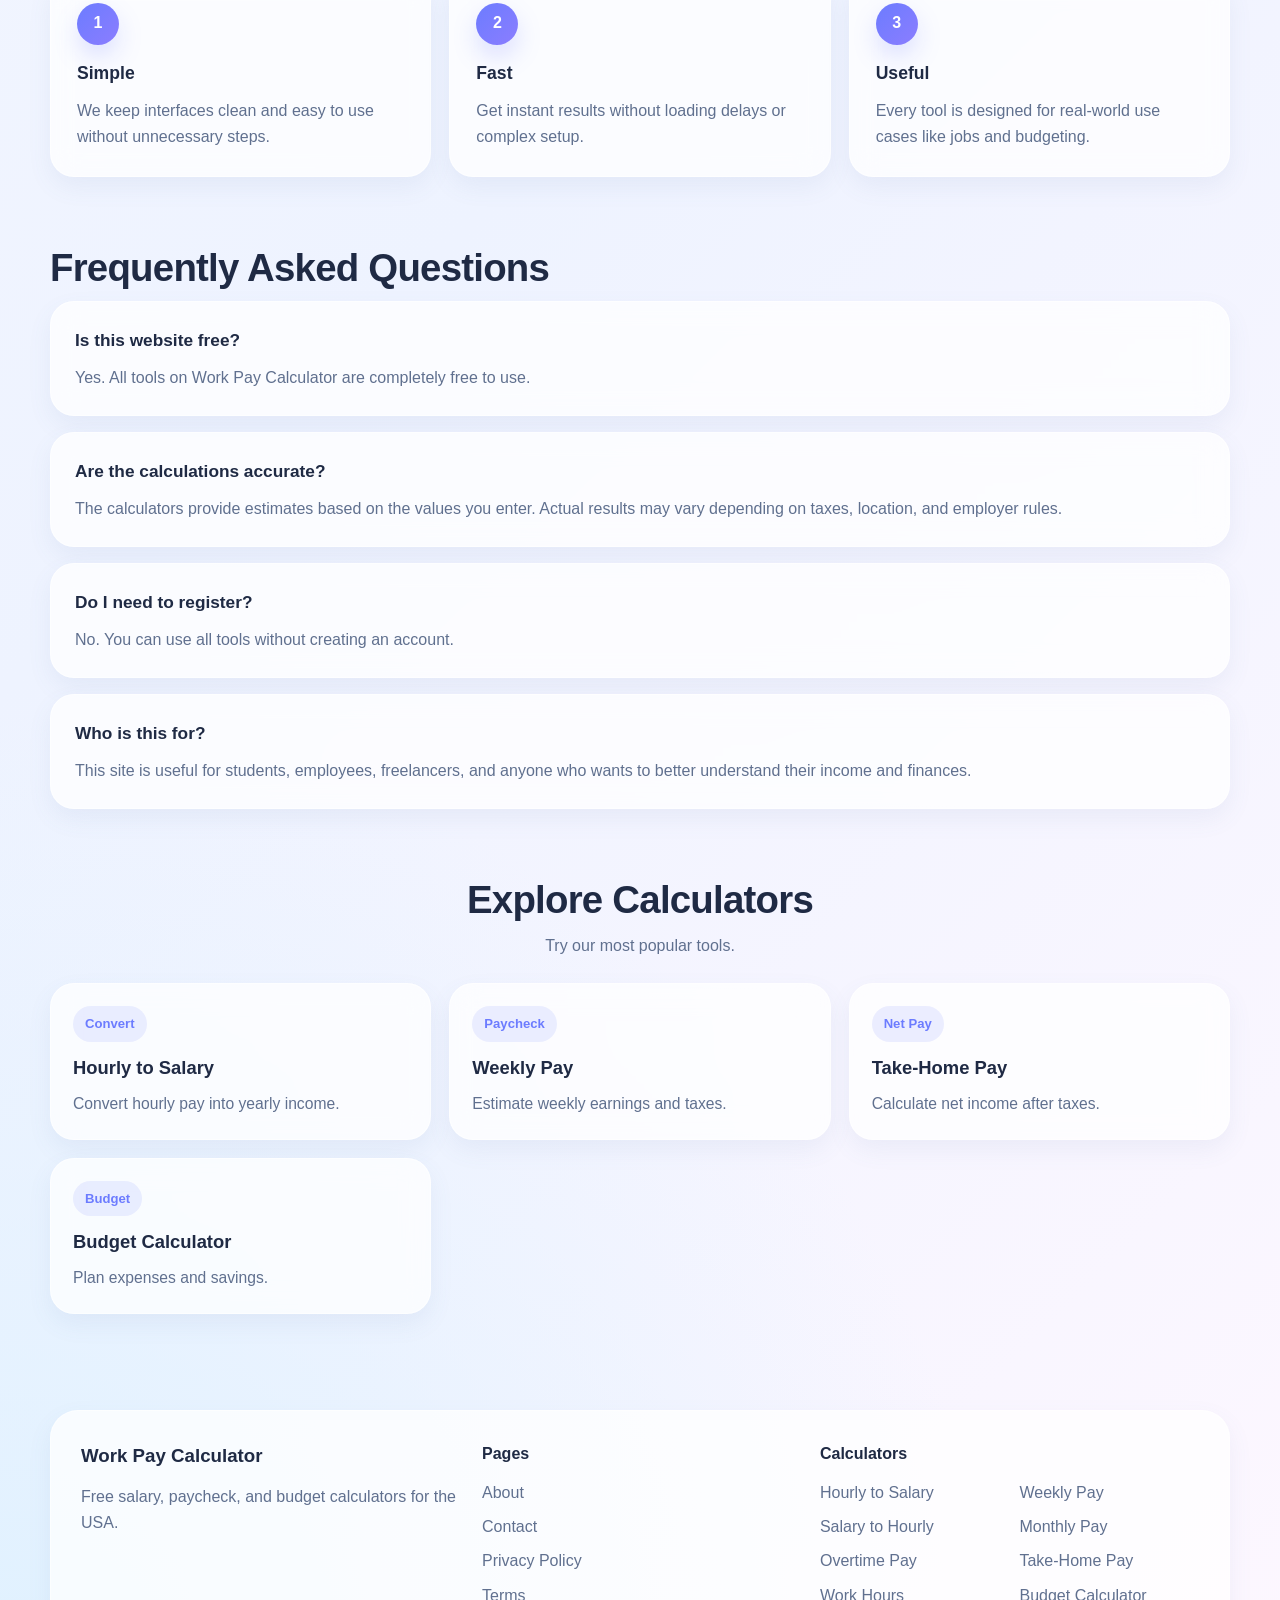
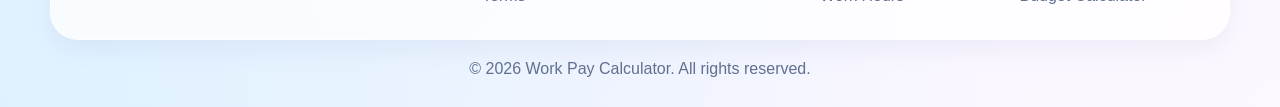
==== commit 1781befa: "Fix calculators, update budget page, improve styles" ====
--- a/about.html
+++ b/about.html
@@ -4,151 +4,272 @@
     <meta charset="UTF-8">
     <meta name="viewport" content="width=device-width, initial-scale=1.0">
     <title>About | Work Pay Calculator</title>
-    <meta name="description" content="Learn more about Work Pay Calculator and our free USA salary and work calculators.">
-    <meta name="keywords" content="about work pay calculator, salary calculator website">
+    <meta name="description" content="Learn about Work Pay Calculator — a free online platform for salary, paycheck, and budget tools designed to help you understand your income.">
+    <meta name="keywords" content="about work pay calculator, salary tools, paycheck calculators, budgeting tools, income calculators">
     <meta name="author" content="Work Pay Calculator">
-    <link rel="canonical" href="https://abi-1-1.github.io/about.html">
-
-    <meta property="og:title" content="About Work Pay Calculator">
-    <meta property="og:description" content="Learn more about our free salary and work calculators.">
+    <link rel="canonical" href="https://abi-1-1.github.io/work-pay-calculator/about.html">
+
+    <meta property="og:title" content="About | Work Pay Calculator">
+    <meta property="og:description" content="Learn more about our mission to provide simple and useful income and budget calculators.">
     <meta property="og:type" content="website">
-    <meta property="og:url" content="https://abi-1-1.github.io/about.html">
-    <meta property="og:site_name" content="Work Pay Calculator">
-
-    <meta name="twitter:card" content="summary">
-    <meta name="twitter:title" content="About Work Pay Calculator">
-    <meta name="twitter:description" content="Learn more about our calculator website.">
-
-
-    <script async src="https://pagead2.googlesyndication.com/pagead/js/adsbygoogle.js?client=ca-pub-4736461986844584"
-    crossorigin="anonymous"></script>
-
-    
+
+    <meta name="google-site-verification" content="kU5WNx88euEe9lSblEn7c-zo62_xEEezcfYsFqcPrnw" />
+
     <link rel="icon" type="image/svg+xml" href="favicon.svg">
     <link rel="stylesheet" href="css/style.css">
-    
 </head>
 <body>
 
-    <header class="site-header">
-        <div class="container">
-            <a href="index.html" class="logo">Work Pay Calculator</a>
-
-            <nav class="nav">
-                <a href="index.html">Home</a>
-
-                <a href="budget-calculator.html">Budget-Calculator</a>
-
-                <div class="dropdown">
-                    <a href="#" class="dropdown-toggle">Calculators ▾</a>
-                    <div class="dropdown-menu">
-                        <a href="hourly-to-salary.html">Hourly to Salary</a>
-                        <a href="salary-to-hourly.html">Salary to Hourly</a>
-                        <a href="overtime-calculator.html">Overtime</a>
-                        <a href="work-hours-calculator.html">Work Hours</a>
-                        <a href="weekly-pay-calculator.html">Weekly Pay</a>
-                        <a href="monthly-pay-calculator.html">Monthly Pay</a>
-                        <a href="take-home-pay-calculator.html">Take-Home Pay</a>
+<header class="site-header">
+    <div class="container header-wrap">
+        <a href="index.html" class="logo">Work Pay Calculator</a>
+
+        <nav class="nav">
+            <a href="index.html">Home</a>
+            <a href="budget-calculator.html">Budget Calculator</a>
+
+            <div class="dropdown">
+                <a href="#" class="dropdown-toggle">Calculators ▾</a>
+                <div class="dropdown-menu">
+                    <a href="hourly-to-salary.html">Hourly to Salary</a>
+                    <a href="salary-to-hourly.html">Salary to Hourly</a>
+                    <a href="overtime-calculator.html">Overtime Pay</a>
+                    <a href="work-hours-calculator.html">Work Hours</a>
+                    <a href="weekly-pay-calculator.html">Weekly Pay</a>
+                    <a href="monthly-pay-calculator.html">Monthly Pay</a>
+                    <a href="take-home-pay-calculator.html">Take-Home Pay</a>
+                </div>
+            </div>
+
+            <a class="active" href="about.html">About</a>
+        </nav>
+    </div>
+</header>
+
+<main>
+
+<section class="hero hero-large">
+    <div class="container">
+        <div class="hero-box">
+            <div class="hero-text">
+                <span class="hero-badge">About This Project</span>
+                <h1>About Work Pay Calculator</h1>
+                <p>
+                    Work Pay Calculator is a free online platform designed to help you better understand your income.
+                    Whether you are comparing job offers, planning your budget, or estimating your paycheck,
+                    our tools are built to make calculations simple, fast, and clear.
+                </p>
+            </div>
+        </div>
+    </div>
+</section>
+
+<section class="info-section">
+    <div class="container">
+        <div class="info-box">
+            <h2>Our Mission</h2>
+            <p>
+                Our mission is to make financial calculations simple and accessible for everyone.
+                Understanding how much you earn — hourly, weekly, monthly, or yearly — is essential
+                for making better financial decisions.
+            </p>
+            <p>
+                We focus on creating tools that are easy to use, fast, and practical,
+                without unnecessary complexity.
+            </p>
+        </div>
+    </div>
+</section>
+
+<section class="info-section alt-section">
+    <div class="container">
+        <div class="section-heading">
+            <h2>What You Can Do Here</h2>
+            <p>Our platform provides a range of useful income and budgeting tools.</p>
+        </div>
+
+        <div class="use-cases-grid">
+            <div class="use-case-card">
+                <h3>Convert salary and hourly pay</h3>
+                <p>Switch between hourly wages and annual salary to better understand job offers.</p>
+            </div>
+
+            <div class="use-case-card">
+                <h3>Estimate paycheck</h3>
+                <p>Calculate weekly, monthly, and take-home pay based on your income.</p>
+            </div>
+
+            <div class="use-case-card">
+                <h3>Track work hours</h3>
+                <p>Estimate total hours worked and calculate earnings from your schedule.</p>
+            </div>
+
+            <div class="use-case-card">
+                <h3>Plan your budget</h3>
+                <p>Understand your income and manage expenses more effectively.</p>
+            </div>
+        </div>
+    </div>
+</section>
+
+<section class="info-section">
+    <div class="container">
+        <div class="info-box">
+            <h2>Why This Site Exists</h2>
+            <p>
+                Many people struggle to clearly understand their income across different formats —
+                hourly, weekly, or yearly. This can make it harder to compare jobs, plan expenses,
+                or track financial progress.
+            </p>
+            <p>
+                Work Pay Calculator was created to solve this problem by providing simple tools
+                that give quick and understandable results.
+            </p>
+        </div>
+    </div>
+</section>
+
+<section class="info-section alt-section">
+    <div class="container">
+        <div class="section-heading">
+            <h2>Our Approach</h2>
+        </div>
+
+        <div class="steps-grid">
+            <div class="step-card">
+                <div class="step-number">1</div>
+                <h3>Simple</h3>
+                <p>We keep interfaces clean and easy to use without unnecessary steps.</p>
+            </div>
+
+            <div class="step-card">
+                <div class="step-number">2</div>
+                <h3>Fast</h3>
+                <p>Get instant results without loading delays or complex setup.</p>
+            </div>
+
+            <div class="step-card">
+                <div class="step-number">3</div>
+                <h3>Useful</h3>
+                <p>Every tool is designed for real-world use cases like jobs and budgeting.</p>
+            </div>
+        </div>
+    </div>
+</section>
+
+<section class="faq-section">
+    <div class="container">
+        <h2>Frequently Asked Questions</h2>
+
+        <div class="faq-list">
+            <div class="faq-item">
+                <h3>Is this website free?</h3>
+                <p>Yes. All tools on Work Pay Calculator are completely free to use.</p>
+            </div>
+
+            <div class="faq-item">
+                <h3>Are the calculations accurate?</h3>
+                <p>
+                    The calculators provide estimates based on the values you enter.
+                    Actual results may vary depending on taxes, location, and employer rules.
+                </p>
+            </div>
+
+            <div class="faq-item">
+                <h3>Do I need to register?</h3>
+                <p>No. You can use all tools without creating an account.</p>
+            </div>
+
+            <div class="faq-item">
+                <h3>Who is this for?</h3>
+                <p>
+                    This site is useful for students, employees, freelancers, and anyone who wants
+                    to better understand their income and finances.
+                </p>
+            </div>
+        </div>
+    </div>
+</section>
+
+<section class="related-section">
+    <div class="container">
+        <div class="section-heading">
+            <h2>Explore Calculators</h2>
+            <p>Try our most popular tools.</p>
+        </div>
+
+        <div class="cards cards-better">
+            <a class="card card-link" href="hourly-to-salary.html">
+                <span class="card-tag">Convert</span>
+                <h3>Hourly to Salary</h3>
+                <p>Convert hourly pay into yearly income.</p>
+            </a>
+
+            <a class="card card-link" href="weekly-pay-calculator.html">
+                <span class="card-tag">Paycheck</span>
+                <h3>Weekly Pay</h3>
+                <p>Estimate weekly earnings and taxes.</p>
+            </a>
+
+            <a class="card card-link" href="take-home-pay-calculator.html">
+                <span class="card-tag">Net Pay</span>
+                <h3>Take-Home Pay</h3>
+                <p>Calculate net income after taxes.</p>
+            </a>
+
+            <a class="card card-link" href="budget-calculator.html">
+                <span class="card-tag">Budget</span>
+                <h3>Budget Calculator</h3>
+                <p>Plan expenses and savings.</p>
+            </a>
+        </div>
+    </div>
+</section>
+
+</main>
+
+    <footer class="site-footer">
+        <div class="footer-container">
+            <div class="footer-grid">
+                <div class="footer-column">
+                    <h3>Work Pay Calculator</h3>
+                    <p>Free salary, paycheck, and budget calculators for the USA.</p>
+                </div>
+
+                <div class="footer-column">
+                    <h4>Pages</h4>
+                    <ul class="footer-links">
+                        <li><a href="about.html">About</a></li>
+                        <li><a href="contact.html">Contact</a></li>
+                        <li><a href="privacy-policy.html">Privacy Policy</a></li>
+                        <li><a href="terms.html">Terms</a></li>
+                    </ul>
+                </div>
+
+                <div class="footer-column">
+                    <h4>Calculators</h4>
+                    <div class="footer-links-split">
+                        <ul class="footer-links">
+                            <li><a href="hourly-to-salary.html">Hourly to Salary</a></li>
+                            <li><a href="salary-to-hourly.html">Salary to Hourly</a></li>
+                            <li><a href="overtime-calculator.html">Overtime Pay</a></li>
+                            <li><a href="work-hours-calculator.html">Work Hours</a></li>
+                        </ul>
+
+                        <ul class="footer-links">
+                            <li><a href="weekly-pay-calculator.html">Weekly Pay</a></li>
+                            <li><a href="monthly-pay-calculator.html">Monthly Pay</a></li>
+                            <li><a href="take-home-pay-calculator.html">Take-Home Pay</a></li>
+                            <li><a href="budget-calculator.html">Budget Calculator</a></li>
+                        </ul>
                     </div>
                 </div>
-
-                <a class="active" href="about.html">About</a>
-            </nav>
-        </div>
-    </header>
-
-    <main>
-        <section class="page-section">
-            <div class="container">
-                <h1>About Work Pay Calculator</h1>
-
-                <p>
-                    Work Pay Calculator is a free online resource built to help people estimate pay,
-                    salary, work hours, overtime, and simple after-tax income using clear and easy tools.
-                </p>
-
-                <p>
-                    Our goal is to make work income calculations easier to understand. Many people want
-                    fast answers to simple questions such as how much an hourly job pays per year,
-                    what monthly income may look like, or how much take-home pay remains after taxes.
-                    This site is designed to provide quick and useful estimates for those situations.
-                </p>
-
-                <h2>What this site offers</h2>
-                <ul class="content-list">
-                    <li>Free salary and work calculators</li>
-                    <li>Simple before-tax and after-tax estimates</li>
-                    <li>Clear formulas and practical examples</li>
-                    <li>Mobile-friendly pages for quick use</li>
-                    <li>Related tools for comparing different types of income</li>
-                </ul>
-
-                <h2>Who this site is for</h2>
-                <p>
-                    Work Pay Calculator is useful for job seekers, employees, hourly workers,
-                    part-time workers, freelancers, students, and anyone who wants to better understand
-                    earnings, work schedules, and basic pay estimates.
-                </p>
-
-                <h2>Our approach</h2>
-                <p>
-                    We focus on simple, readable, and practical tools. The calculators on this site are
-                    meant to save time and make common work income questions easier to answer without
-                    complicated spreadsheets or manual calculations.
-                </p>
-
-                <h2>Important note</h2>
-                <p>
-                    The calculators on this website provide general estimates only. They are not intended
-                    to replace professional tax, payroll, legal, or financial advice. Actual income may vary
-                    based on tax rules, deductions, overtime rules, unpaid time off, bonuses, and employer policies.
-                </p>
-            </div>
-        </section>
-    </main>
-
-    <footer class="site-footer">
-    <div class="footer-container">
-        <div class="footer-grid">
-        <div class="footer-column">
-            <h3>Work Pay Calculator</h3>
-            <p>Free salary and work calculators for the USA.</p>
-        </div>
-
-        <div class="footer-column">
-            <h4>Pages</h4>
-            <ul class="footer-links">
-            <li><a href="about.html">About</a></li>
-            <li><a href="contact.html">Contact</a></li>
-            <li><a href="privacy-policy.html">Privacy Policy</a></li>
-            <li><a href="terms.html">Terms</a></li>
-            </ul>
-        </div>
-
-        <div class="footer-column">
-            <h4>Calculators</h4>
-            <div class="footer-links-split">
-            <ul class="footer-links">
-                <li><a href="hourly-to-salary.html">Hourly to Salary</a></li>
-                <li><a href="salary-to-hourly.html">Salary to Hourly</a></li>
-                <li><a href="overtime-calculator.html">Overtime</a></li>
-                <li><a href="work-hours-calculator.html">Work Hours</a></li>
-            </ul>
-
-            <ul class="footer-links">
-                <li><a href="weekly-pay-calculator.html">Weekly Pay</a></li>
-                <li><a href="monthly-pay-calculator.html">Monthly Pay</a></li>
-                <li><a href="take-home-pay-calculator.html">Take-Home Pay</a></li>
-                <li><a href="budget-calculator.html">Budget Calculator</a></li>
-            </ul>
-            </div>
-        </div>
-        </div>
-
-        <div class="footer-bottom">
-        <p>© 2026 Work Pay Calculator. All rights reserved.</p>
-        </div>
-    </div>
+            </div>
+
+            <div class="footer-bottom">
+                <p>© 2026 Work Pay Calculator. All rights reserved.</p>
+            </div>
+        </div>
     </footer>
 
 </body>
--- a/css/style.css
+++ b/css/style.css
@@ -1,365 +1,694 @@
 * {
+    margin: 0;
+    padding: 0;
     box-sizing: border-box;
 }
 
+:root {
+    --bg-1: #f6f8ff;
+    --bg-2: #eef3ff;
+    --bg-3: #fdf7ff;
+    --text: #1f2a44;
+    --muted: #60708f;
+    --white: rgba(255, 255, 255, 0.78);
+    --white-strong: rgba(255, 255, 255, 0.92);
+    --border: rgba(255, 255, 255, 0.55);
+    --shadow: 0 16px 40px rgba(93, 110, 170, 0.12);
+    --shadow-soft: 0 10px 24px rgba(93, 110, 170, 0.08);
+    --primary: #6c7cff;
+    --primary-2: #8b7dff;
+    --radius-lg: 24px;
+    --radius-md: 18px;
+    --radius-sm: 14px;
+    --container: 1180px;
+}
+
+html {
+    scroll-behavior: smooth;
+}
+
 body {
-    margin: 0;
-    font-family: Arial, sans-serif;
-    color: #1f2937;
-    background: #f5f7fb;
-}
-
-.container {
-    width: 90%;
-    max-width: 1100px;
+    font-family: Arial, Helvetica, sans-serif;
+    color: var(--text);
+    line-height: 1.65;
+    min-height: 100vh;
+    background:
+        radial-gradient(circle at top left, #ffffff 0%, transparent 30%),
+        radial-gradient(circle at top right, #f9dfff 0%, transparent 25%),
+        radial-gradient(circle at bottom left, #dff1ff 0%, transparent 28%),
+        linear-gradient(135deg, var(--bg-1), var(--bg-2), var(--bg-3));
+}
+
+a {
+    color: inherit;
+    text-decoration: none;
+}
+
+img {
+    max-width: 100%;
+    display: block;
+}
+
+button {
+    border: none;
+    cursor: pointer;
+    font-family: inherit;
+}
+
+.container,
+.footer-container {
+    width: min(var(--container), calc(100% - 32px));
     margin: 0 auto;
 }
 
+/* HEADER */
 .site-header {
-    background: white;
-    border-bottom: 1px solid #e5e7eb;
-}
-
-.site-header .container {
+    position: sticky;
+    top: 0;
+    z-index: 1000;
+    backdrop-filter: blur(16px);
+    -webkit-backdrop-filter: blur(16px);
+    background: rgba(255, 255, 255, 0.7);
+    border-bottom: 1px solid rgba(255, 255, 255, 0.55);
+    box-shadow: 0 6px 18px rgba(120, 150, 190, 0.06);
+}
+
+.header-wrap {
     display: flex;
+    align-items: center;
     justify-content: space-between;
-    align-items: flex-start;
-    padding: 18px 0;
-    gap: 24px;
+    gap: 20px;
+    min-height: 82px;
 }
 
 .logo {
-    font-size: 22px;
-    font-weight: bold;
-    color: #111827;
-    text-decoration: none;
-    line-height: 1.1;
+    font-size: 1.25rem;
+    font-weight: 700;
+    letter-spacing: -0.02em;
+    color: var(--text);
     flex-shrink: 0;
 }
 
 .nav {
     display: flex;
+    align-items: center;
+    gap: 10px;
     flex-wrap: wrap;
-    gap: 10px 18px;
-    justify-content: flex-end;
-}
-
-.nav a {
-    text-decoration: none;
-    color: #374151;
-    font-size: 15px;
-    margin-left: 0;
+}
+
+.nav > a,
+.dropdown-toggle {
+    padding: 10px 16px;
+    border-radius: 999px;
+    color: var(--text);
+    font-weight: 600;
+    transition: 0.25s ease;
     white-space: nowrap;
 }
 
-.nav a:hover {
-    color: #111827;
+.nav > a:hover,
+.dropdown-toggle:hover,
+.nav > a.active {
+    background: rgba(255, 255, 255, 0.88);
+    box-shadow: var(--shadow-soft);
+    color: var(--primary);
+}
+
+.dropdown {
+    position: relative;
+}
+
+.dropdown-toggle {
+    display: inline-flex;
+    align-items: center;
+    justify-content: center;
+    min-height: 44px;
+    padding: 10px 16px;
+    border-radius: 999px;
+    color: var(--text);
+    font-weight: 600;
+    transition: 0.25s ease;
+    white-space: nowrap;
+}
+
+.dropdown-menu {
+    position: absolute;
+    top: 100%;
+    left: 0;
+    min-width: 240px;
+    display: none;
+    flex-direction: column;
+    padding: 12px;
+    margin-top: 0;
+    border-radius: 18px;
+    background: rgba(255, 255, 255, 0.97);
+    backdrop-filter: blur(14px);
+    box-shadow: var(--shadow);
+    border: 1px solid var(--border);
+    z-index: 1000;
+}
+
+/* мостик между кнопкой и меню */
+.dropdown::after {
+    content: "";
+    position: absolute;
+    left: 0;
+    top: 100%;
+    width: 100%;
+    height: 14px;
+}
+
+.dropdown:hover .dropdown-menu,
+.dropdown-menu:hover {
+    display: flex;
+}
+
+.dropdown-menu a {
+    display: block;
+    padding: 10px 12px;
+    border-radius: 12px;
+    color: var(--text);
+    transition: 0.25s ease;
+}
+
+.dropdown-menu a:hover {
+    background: rgba(108, 124, 255, 0.08);
+    color: var(--primary);
+}
+
+/* GENERAL SECTIONS */
+main section {
+    padding: 34px 0;
 }
 
 .hero {
-    padding: 80px 0;
+    padding-top: 42px;
+    padding-bottom: 26px;
+}
+
+.hero-large {
+    padding: 70px 0 50px;
 }
 
 .hero-box {
+    background: linear-gradient(135deg, rgba(255, 255, 255, 0.78), rgba(255, 255, 255, 0.62));
+    border: 1px solid var(--border);
+    border-radius: 34px;
+    box-shadow: var(--shadow);
+    backdrop-filter: blur(18px);
+    padding: 42px;
+}
+
+.hero-large .hero-box {
+    padding: 50px;
+}
+
+.hero-grid {
+    display: grid;
+    grid-template-columns: 1.4fr 0.8fr;
+    gap: 28px;
+    align-items: center;
+}
+
+.hero-badge {
+    display: inline-block;
+    padding: 8px 14px;
+    border-radius: 999px;
+    background: rgba(108, 124, 255, 0.12);
+    color: var(--primary);
+    font-weight: 700;
+    font-size: 0.92rem;
+    margin-bottom: 18px;
+}
+
+.hero-text h1,
+.hero-large h1 {
+    font-size: clamp(2rem, 4vw, 3.5rem);
+    line-height: 1.15;
+    letter-spacing: -0.03em;
+    margin-bottom: 18px;
+}
+
+.hero-text p,
+.hero-large p {
+    font-size: 1.05rem;
+    color: var(--muted);
+    max-width: 760px;
+    margin-bottom: 22px;
+}
+
+.hero-actions {
+    display: flex;
+    flex-wrap: wrap;
+    gap: 14px;
+    margin-bottom: 24px;
+}
+
+.main-button,
+.secondary-button {
+    display: inline-flex;
+    align-items: center;
+    justify-content: center;
+    min-height: 50px;
+    padding: 0 22px;
+    border-radius: 999px;
+    font-weight: 700;
+    transition: 0.25s ease;
+    text-align: center;
+}
+
+.main-button {
+    background: linear-gradient(135deg, var(--primary), var(--primary-2));
+    color: white;
+    box-shadow: 0 14px 28px rgba(108, 124, 255, 0.28);
+}
+
+.main-button:hover {
+    transform: translateY(-2px);
+}
+
+.secondary-button {
+    background: rgba(255, 255, 255, 0.86);
+    color: var(--text);
+    border: 1px solid rgba(255, 255, 255, 0.7);
+    box-shadow: var(--shadow-soft);
+}
+
+.secondary-button:hover {
+    transform: translateY(-2px);
     background: white;
+}
+
+.hero-points {
+    display: flex;
+    flex-wrap: wrap;
+    gap: 12px;
+}
+
+.hero-point {
+    padding: 10px 14px;
+    border-radius: 999px;
+    background: rgba(255, 255, 255, 0.8);
+    color: var(--text);
+    font-size: 0.95rem;
+    box-shadow: var(--shadow-soft);
+}
+
+.hero-side-card {
+    display: grid;
+    gap: 18px;
+}
+
+.mini-stat-card {
+    background: rgba(255, 255, 255, 0.8);
+    border: 1px solid var(--border);
+    border-radius: var(--radius-lg);
+    padding: 24px;
+    box-shadow: var(--shadow-soft);
+}
+
+.mini-stat-label {
+    font-size: 0.9rem;
+    font-weight: 700;
+    color: var(--primary);
+    margin-bottom: 10px;
+}
+
+.mini-stat-title {
+    font-size: 1.2rem;
+    font-weight: 700;
+    margin-bottom: 10px;
+}
+
+.mini-stat-card p {
+    color: var(--muted);
+    margin: 0;
+}
+
+/* AD PLACEHOLDER */
+.ad-section {
+    padding-top: 10px;
+}
+
+.ad-placeholder {
+    min-height: 110px;
     border-radius: 24px;
-    padding: 60px;
-    box-shadow: 0 15px 40px rgba(0, 0, 0, 0.06);
-}
-
-.hero h1 {
-    font-size: 42px;
-    margin-top: 0;
-    margin-bottom: 20px;
+    border: 1px dashed rgba(108, 124, 255, 0.28);
+    background: rgba(255, 255, 255, 0.58);
+    display: grid;
+    place-items: center;
+    color: var(--muted);
+    text-align: center;
+    padding: 24px;
+    box-shadow: var(--shadow-soft);
+}
+
+/* HEADINGS */
+.section-heading {
+    text-align: center;
+    margin-bottom: 24px;
+}
+
+.section-heading h2,
+.info-box h2,
+.faq-section h2 {
+    font-size: clamp(1.7rem, 3vw, 2.5rem);
     line-height: 1.2;
-}
-
-.hero p {
-    font-size: 18px;
-    color: #4b5563;
-    max-width: 700px;
-    margin-bottom: 30px;
-}
-
-button {
-    background: #2563eb;
+    margin-bottom: 10px;
+    letter-spacing: -0.02em;
+}
+
+.section-heading p,
+.info-box p {
+    color: var(--muted);
+}
+
+/* CARDS */
+.cards {
+    display: grid;
+    grid-template-columns: repeat(4, minmax(0, 1fr));
+    gap: 18px;
+}
+
+.cards-better {
+    grid-template-columns: repeat(3, 1fr);
+}
+
+.card,
+.step-card,
+.use-case-card,
+.faq-item,
+.info-box,
+.calculator-card,
+.formula-card,
+.example-card {
+    background: rgba(255, 255, 255, 0.74);
+    border: 1px solid var(--border);
+    border-radius: var(--radius-lg);
+    box-shadow: var(--shadow-soft);
+    backdrop-filter: blur(14px);
+}
+
+.card {
+    padding: 22px;
+    transition: 0.25s ease;
+}
+
+.card:hover {
+    transform: translateY(-5px);
+    box-shadow: var(--shadow);
+}
+
+.card-link {
+    display: block;
+    transition: transform 0.2s, box-shadow 0.2s;
+}
+
+.card-link:hover {
+    transform: translateY(-4px);
+    box-shadow: 0 18px 34px rgba(0, 0, 0, 0.08);
+}
+
+.card-tag {
+    display: inline-block;
+    padding: 7px 12px;
+    border-radius: 999px;
+    background: rgba(108, 124, 255, 0.12);
+    color: var(--primary);
+    font-size: 0.82rem;
+    font-weight: 700;
+    margin-bottom: 14px;
+}
+
+.card h3 {
+    font-size: 1.15rem;
+    margin-bottom: 10px;
+    line-height: 1.35;
+}
+
+.card p {
+    color: var(--muted);
+    font-size: 0.98rem;
+    margin: 0;
+}
+
+/* INFO / FAQ / SECTIONS */
+.cards-section,
+.use-cases-section,
+.faq-section,
+.info-section,
+.why-section,
+.related-section,
+.examples-section,
+.formula-section,
+.calculator-section {
+    padding-top: 34px;
+    padding-bottom: 34px;
+}
+
+.info-box {
+    padding: 30px;
+}
+
+.info-box p + p {
+    margin-top: 12px;
+}
+
+.faq-list {
+    display: grid;
+    gap: 16px;
+}
+
+.faq-item {
+    padding: 24px;
+}
+
+.faq-item h3 {
+    font-size: 1.08rem;
+    margin-bottom: 10px;
+}
+
+.faq-item p {
+    color: var(--muted);
+    margin: 0;
+}
+
+/* STEPS / USE CASES */
+.alt-section .steps-grid {
+    margin-top: 12px;
+}
+
+.steps-grid {
+    display: grid;
+    grid-template-columns: repeat(3, minmax(0, 1fr));
+    gap: 18px;
+}
+
+.step-card {
+    padding: 26px;
+    text-align: left;
+}
+
+.step-number {
+    width: 42px;
+    height: 42px;
+    border-radius: 50%;
+    display: grid;
+    place-items: center;
+    background: linear-gradient(135deg, var(--primary), var(--primary-2));
     color: white;
-    border: none;
-    padding: 14px 22px;
-    border-radius: 12px;
+    font-weight: 700;
+    margin-bottom: 14px;
+    box-shadow: 0 12px 24px rgba(108, 124, 255, 0.22);
+}
+
+.step-card h3,
+.use-case-card h3 {
+    margin-bottom: 10px;
+    font-size: 1.1rem;
+}
+
+.step-card p,
+.use-case-card p {
+    color: var(--muted);
+    margin: 0;
+}
+
+.use-cases-grid {
+    display: grid;
+    grid-template-columns: repeat(4, minmax(0, 1fr));
+    gap: 18px;
+}
+
+.use-case-card {
+    padding: 24px;
+}
+
+/* CALCULATOR */
+.calculator-card {
+    padding: 28px;
+}
+
+.calculator-grid {
+    display: grid;
+    grid-template-columns: 1fr 1fr;
+    gap: 24px;
+    align-items: start;
+}
+
+.calculator-form {
+    display: grid;
+    gap: 18px;
+}
+
+.form-group {
+    display: grid;
+    gap: 8px;
+}
+
+.form-group label {
+    font-weight: 700;
+    color: var(--text);
+}
+
+.form-group input,
+.form-group select {
+    width: 100%;
+    padding: 14px 16px;
+    border: 1px solid rgba(160, 175, 210, 0.4);
+    border-radius: 14px;
     font-size: 16px;
-    cursor: pointer;
-}
-
-button:hover {
-    background: #1d4ed8;
-}
-
-.cards-section {
-    padding: 20px 0 80px;
-}
-
-.cards-section h2 {
-    font-size: 30px;
-    margin-bottom: 25px;
-}
-
-.cards {
-    display: grid;
-    grid-template-columns: repeat(3, 1fr);
-    gap: 20px;
-}
-
-.card {
-    background: white;
-    border-radius: 20px;
+    outline: none;
+    background: rgba(255, 255, 255, 0.9);
+    color: var(--text);
+    transition: border-color 0.2s ease, box-shadow 0.2s ease;
+}
+
+.form-group input:focus,
+.form-group select:focus {
+    border-color: rgba(108, 124, 255, 0.7);
+    box-shadow: 0 0 0 4px rgba(108, 124, 255, 0.12);
+}
+
+.calc-button {
+    width: 100%;
+}
+
+.calculator-result {
+    display: grid;
+    gap: 18px;
+}
+
+.result-box {
+    background: linear-gradient(135deg, #f8fbff, #eef4ff);
+    border: 1px solid #dbeafe;
+    border-radius: 18px;
     padding: 25px;
-    box-shadow: 0 10px 30px rgba(0, 0, 0, 0.05);
-}
-
-.card h3 {
-    margin-top: 0;
+}
+
+.result-label {
+    font-size: 0.95rem;
+    font-weight: 700;
+    color: var(--muted);
+    margin-bottom: 10px;
+}
+
+.result-value {
+    font-size: 2rem;
+    font-weight: 800;
+    color: var(--primary);
+    line-height: 1.2;
+    margin-bottom: 10px;
+}
+
+.result-box p {
+    font-size: 1rem;
+    color: var(--text);
+    margin: 0;
+}
+
+.result-details {
+    display: grid;
+    gap: 12px;
+}
+
+.detail-row {
+    display: flex;
+    align-items: center;
+    justify-content: space-between;
+    gap: 16px;
+    padding: 14px 16px;
+    border-radius: 14px;
+    background: rgba(255, 255, 255, 0.75);
+    border: 1px solid rgba(160, 175, 210, 0.18);
+}
+
+.detail-row span {
+    color: var(--muted);
+    font-size: 0.98rem;
+}
+
+.detail-row strong {
+    color: var(--text);
+    font-size: 1rem;
+}
+
+/* FORMULA / EXAMPLES */
+.formula-card {
+    padding: 24px;
+    display: grid;
+    gap: 12px;
+}
+
+.formula-line {
+    padding: 14px 16px;
+    border-radius: 14px;
+    background: rgba(255, 255, 255, 0.78);
+    border: 1px solid rgba(160, 175, 210, 0.18);
+    font-weight: 700;
+    color: var(--text);
+}
+
+.examples-grid {
+    display: grid;
+    grid-template-columns: repeat(3, minmax(0, 1fr));
+    gap: 18px;
+}
+
+.example-card {
+    padding: 24px;
+}
+
+.example-card h3 {
     margin-bottom: 12px;
-}
-
-.card p {
-    margin: 0;
-    color: #4b5563;
-    line-height: 1.6;
-}
-
-.site-footer {
-    background: white;
-    border-top: 1px solid #e5e7eb;
-    padding: 25px 0;
-    text-align: center;
-    color: #6b7280;
-    font-size: 14px;
-}
-
-@media (max-width: 900px) {
-    .cards {
-        grid-template-columns: 1fr;
-    }
-
-    .hero-box {
-        padding: 35px 25px;
-    }
-
-    .hero h1 {
-        font-size: 30px;
-    }
-
-    .site-header .container {
-        flex-direction: column;
-        gap: 15px;
-    }
-
-    .nav a {
-        margin: 0 10px;
-    }
-}
-
-.main-button {
-    display: inline-block;
-    background: #2563eb;
-    color: white;
-    text-decoration: none;
-    padding: 14px 22px;
-    border-radius: 12px;
-    font-size: 16px;
-}
-
-.main-button:hover {
-    background: #1d4ed8;
-}
-
-.calculator-page {
+    font-size: 1.08rem;
+}
+
+.example-card p {
+    margin: 0 0 8px;
+    color: var(--muted);
+}
+
+.example-card p:last-child {
+    margin-bottom: 0;
+}
+
+/* CONTENT PAGE */
+.page-section {
     padding: 70px 0;
 }
 
-.calculator-box {
-    background: white;
+.content-box {
+    background: rgba(255, 255, 255, 0.78);
+    border: 1px solid var(--border);
     border-radius: 24px;
     padding: 40px;
-    box-shadow: 0 15px 40px rgba(0, 0, 0, 0.06);
-    max-width: 700px;
-    margin: 0 auto;
-}
-
-.calculator-box h1 {
-    margin-top: 0;
-    margin-bottom: 15px;
-    font-size: 36px;
-}
-
-.calculator-intro {
-    color: #4b5563;
-    line-height: 1.6;
-    margin-bottom: 30px;
-}
-
-.form-group {
-    margin-bottom: 20px;
-}
-
-.form-group label {
-    display: block;
-    margin-bottom: 8px;
-    font-weight: bold;
-}
-
-.form-group input {
-    width: 100%;
-    padding: 14px;
-    border: 1px solid #d1d5db;
-    border-radius: 12px;
-    font-size: 16px;
-}
-
-.result-box {
-    margin-top: 30px;
-    background: #f9fafb;
-    border-radius: 18px;
-    padding: 25px;
-}
-
-.result-box h2 {
-    margin-top: 0;
-}
-
-.result-box p {
-    font-size: 18px;
-    margin: 12px 0;
-}
-
-
-.logo {
-    font-size: 22px;
-    font-weight: bold;
-    color: #111827;
-    text-decoration: none;
-}
-
-.hero-badge {
-    display: inline-block;
-    background: #dbeafe;
-    color: #1d4ed8;
-    padding: 8px 14px;
-    border-radius: 999px;
-    font-size: 14px;
-    font-weight: bold;
-    margin-bottom: 18px;
-}
-
-.hero-actions {
-    display: flex;
-    gap: 14px;
-    flex-wrap: wrap;
-    margin-top: 10px;
-}
-
-.hero-actions a {
-    text-align: center;
-}
-
-.secondary-button {
-    display: inline-block;
-    background: white;
-    color: #2563eb;
-    text-decoration: none;
-    padding: 14px 22px;
-    border-radius: 12px;
-    font-size: 16px;
-    border: 1px solid #cbd5e1;
-}
-
-.secondary-button:hover {
-    background: #f8fafc;
-}
-
-.card-link {
-    text-decoration: none;
-    color: inherit;
-    display: block;
-}
-
-.card-link:hover {
-    transform: translateY(-3px);
-    transition: 0.2s;
-}
-
-.info-section {
-    padding: 0 0 80px;
-}
-
-.info-box {
-    background: white;
-    border-radius: 24px;
-    padding: 35px;
-    box-shadow: 0 10px 30px rgba(0, 0, 0, 0.05);
-}
-
-.info-box h2 {
-    margin-top: 0;
-    margin-bottom: 15px;
-}
-
-.info-box p {
-    margin: 0;
-    color: #4b5563;
-    line-height: 1.7;
-    font-size: 17px;
-}
-
-.faq-section {
-    padding: 0 0 80px;
-}
-
-.faq-section h2 {
-    font-size: 30px;
-    margin-bottom: 25px;
-}
-
-.faq-list {
-    display: grid;
-    gap: 18px;
-}
-
-.faq-item {
-    background: white;
-    border-radius: 20px;
-    padding: 24px;
-    box-shadow: 0 10px 30px rgba(0, 0, 0, 0.05);
-}
-
-.faq-item h3 {
-    margin-top: 0;
-    margin-bottom: 10px;
-    font-size: 20px;
-}
-
-.faq-item p {
-    margin: 0;
-    color: #4b5563;
-    line-height: 1.7;
-}
-
-.page-section {
-    padding: 70px 0;
-}
-
-.content-box {
-    background: white;
-    border-radius: 24px;
-    padding: 40px;
-    box-shadow: 0 15px 40px rgba(0, 0, 0, 0.06);
+    box-shadow: var(--shadow);
     max-width: 850px;
     margin: 0 auto;
 }
 
 .content-box h1 {
-    margin-top: 0;
     margin-bottom: 20px;
     font-size: 38px;
 }
@@ -371,1044 +700,251 @@
 }
 
 .content-box p {
-    color: #4b5563;
+    color: var(--muted);
     line-height: 1.8;
     font-size: 17px;
     margin-bottom: 16px;
 }
 
-.content-list {
-    color: #4b5563;
+.content-box ul {
+    color: var(--muted);
     line-height: 1.8;
     padding-left: 22px;
 }
 
-.calculator-content {
-    margin-top: 30px;
-}
-
-.button-row {
-    display: flex;
-    gap: 12px;
-    flex-wrap: wrap;
-}
-
-.secondary-action {
-    background: #e5e7eb;
-    color: #111827;
-}
-
-.secondary-action:hover {
-    background: #d1d5db;
-}
-
-.nav a.active {
-    color: #2563eb;
-    font-weight: bold;
-}
-
-.result-box {
-    margin-top: 30px;
-    background: linear-gradient(135deg, #f8fbff, #eef4ff);
-    border: 1px solid #dbeafe;
-    border-radius: 18px;
-    padding: 25px;
-}
-
-.result-box h2 {
-    margin-top: 0;
-    margin-bottom: 16px;
-}
-
-.result-box p {
-    font-size: 18px;
-    margin: 12px 0;
-    color: #1f2937;
-}
-
-.result-box span {
-    font-weight: bold;
-    color: #1d4ed8;
-}
-
+.content-box ul li {
+    margin-bottom: 8px;
+}
+
+/* FOOTER */
 .site-footer {
-    background: white;
-    border-top: 1px solid #e5e7eb;
-    padding-top: 35px;
-    color: #6b7280;
-    font-size: 14px;
+    padding: 38px 0 24px;
+    margin-top: 24px;
 }
 
 .footer-grid {
     display: grid;
-    grid-template-columns: 1.3fr 1fr 1fr;
-    gap: 30px;
-    padding-bottom: 25px;
-}
-
-.footer-brand {
-    font-size: 20px;
-    font-weight: bold;
-    color: #111827;
+    grid-template-columns: 1.2fr 1fr 1.2fr;
+    gap: 22px;
+    padding: 30px;
+    background: rgba(255, 255, 255, 0.76);
+    border: 1px solid var(--border);
+    border-radius: 28px;
+    box-shadow: var(--shadow-soft);
+    align-items: start;
+}
+
+.footer-column h3,
+.footer-column h4 {
     margin-bottom: 12px;
-}
-
-.footer-text {
+    color: var(--text);
+}
+
+.footer-column p {
+    color: var(--muted);
     margin: 0;
-    color: #6b7280;
-    line-height: 1.7;
-}
-
-.footer-title {
-    font-size: 16px;
-    font-weight: bold;
-    color: #111827;
-    margin-bottom: 12px;
-}
-
-.site-footer a {
-    display: block;
-    text-decoration: none;
-    color: #4b5563;
-    margin-bottom: 10px;
-}
-
-.site-footer a:hover {
-    color: #2563eb;
+}
+
+.footer-links,
+.footer-links-split {
+    list-style: none;
+    margin: 0;
+    padding: 0;
+}
+
+.footer-links li + li {
+    margin-top: 8px;
+}
+
+.footer-links a {
+    color: var(--muted);
+    transition: 0.2s ease;
+    line-height: 1.5;
+}
+
+.footer-links a:hover {
+    color: var(--primary);
+}
+
+.footer-links-split {
+    display: grid;
+    grid-template-columns: repeat(2, minmax(0, 1fr));
+    gap: 20px;
 }
 
 .footer-bottom {
-    border-top: 1px solid #e5e7eb;
-    padding: 18px 0;
     text-align: center;
-}
-
-@media (max-width: 900px) {
+    padding-top: 16px;
+    color: var(--muted);
+}
+
+.footer-bottom p {
+    margin: 0;
+}
+
+/* RESPONSIVE */
+@media (max-width: 1100px) {
+    .hero-grid,
+    .footer-grid,
+    .use-cases-grid,
+    .cards,
+    .examples-grid {
+        grid-template-columns: repeat(2, minmax(0, 1fr));
+    }
+
+    .steps-grid,
+    .calculator-grid {
+        grid-template-columns: 1fr;
+    }
+
     .footer-grid {
-        grid-template-columns: 1fr;
-    }
-}
-
-.field-note {
-    margin-top: 8px;
-    font-size: 14px;
-    line-height: 1.6;
-    color: #6b7280;
-}
-
-.hero-large {
-    padding: 70px 0 50px;
-}
-
-.hero-grid {
-    display: grid;
-    grid-template-columns: 1.5fr 0.9fr;
-    gap: 28px;
-    align-items: stretch;
-}
-
-.hero-large .hero-box {
-    padding: 50px;
-}
-
-.hero-large h1 {
-    font-size: 52px;
-    line-height: 1.12;
-    margin-bottom: 18px;
-}
-
-.hero-large p {
-    font-size: 19px;
-    max-width: 760px;
-}
-
-.hero-points {
-    display: grid;
-    gap: 10px;
-    margin-top: 24px;
-}
-
-.hero-point {
-    background: #f8fafc;
-    border: 1px solid #e5e7eb;
-    border-radius: 14px;
-    padding: 12px 14px;
-    font-size: 15px;
-    color: #374151;
-}
-
-.hero-side-card {
-    display: grid;
-    gap: 16px;
-}
-
-.mini-stat-card {
-    background: #f8fbff;
-    border: 1px solid #dbeafe;
-    border-radius: 22px;
-    padding: 24px;
-}
-
-.mini-stat-label {
-    display: inline-block;
-    background: #dbeafe;
-    color: #1d4ed8;
-    padding: 6px 12px;
-    border-radius: 999px;
-    font-size: 13px;
-    font-weight: bold;
-    margin-bottom: 14px;
-}
-
-.mini-stat-title {
-    font-size: 24px;
-    font-weight: bold;
-    color: #111827;
-    margin-bottom: 10px;
-}
-
-.mini-stat-card p {
-    margin: 0;
-    color: #4b5563;
-    line-height: 1.7;
-    font-size: 16px;
-}
-
-.section-heading {
-    margin-bottom: 26px;
-}
-
-.section-heading h2 {
-    font-size: 32px;
-    margin: 0 0 10px;
-}
-
-.section-heading p {
-    margin: 0;
-    color: #6b7280;
-    font-size: 17px;
-    line-height: 1.7;
-}
-
-.cards-better {
-    grid-template-columns: repeat(3, 1fr);
-}
-
-.card-tag {
-    display: inline-block;
-    background: #eef4ff;
-    color: #1d4ed8;
-    border-radius: 999px;
-    padding: 6px 12px;
-    font-size: 12px;
-    font-weight: bold;
-    margin-bottom: 14px;
-}
-
-.card-link {
-    transition: transform 0.2s, box-shadow 0.2s;
-}
-
-.card-link:hover {
-    transform: translateY(-4px);
-    box-shadow: 0 18px 34px rgba(0, 0, 0, 0.08);
-}
-
-.steps-grid,
-.use-cases-grid {
-    display: grid;
-    grid-template-columns: repeat(3, 1fr);
-    gap: 20px;
-}
-
-.step-card,
-.use-case-card {
-    background: white;
-    border-radius: 22px;
-    padding: 26px;
-    box-shadow: 0 10px 30px rgba(0, 0, 0, 0.05);
-}
-
-.step-number {
-    width: 42px;
-    height: 42px;
-    border-radius: 50%;
-    background: #2563eb;
-    color: white;
-    display: flex;
-    align-items: center;
-    justify-content: center;
-    font-weight: bold;
-    margin-bottom: 18px;
-}
-
-.step-card h3,
-.use-case-card h3 {
-    margin-top: 0;
-    margin-bottom: 12px;
-    font-size: 22px;
-}
-
-.step-card p,
-.use-case-card p {
-    margin: 0;
-    color: #4b5563;
-    line-height: 1.7;
-}
-
-.use-cases-section,
-.why-section {
-    padding: 0 0 80px;
-}
-
-@media (max-width: 1100px) {
-    .hero-grid {
-        grid-template-columns: 1fr;
-    }
-
-    .cards-better,
-    .steps-grid,
-    .use-cases-grid {
-        grid-template-columns: 1fr 1fr;
-    }
-
+        gap: 18px;
+    }
+
+    .hero-text h1,
     .hero-large h1 {
         font-size: 40px;
     }
 }
 
-@media (max-width: 900px) {
+@media (max-width: 760px) {
+    .header-wrap {
+        flex-direction: column;
+        justify-content: center;
+        padding: 14px 0;
+    }
+
+    .nav {
+        justify-content: center;
+    }
+
+    .hero-box,
+    .hero-large .hero-box {
+        padding: 24px;
+        border-radius: 26px;
+    }
+
+    .hero-grid,
+    .cards,
     .cards-better,
+    .use-cases-grid,
+    .footer-grid,
+    .footer-links-split,
+    .examples-grid,
     .steps-grid,
-    .use-cases-grid {
+    .calculator-grid {
         grid-template-columns: 1fr;
     }
 
-    .hero-large .hero-box {
-        padding: 32px 24px;
-    }
-
+    .hero-text h1,
     .hero-large h1 {
+        font-size: 2rem;
+    }
+
+    .hero-text p,
+    .hero-large p {
+        font-size: 1rem;
+    }
+
+    .hero-actions,
+    .hero-points {
+        flex-direction: column;
+        align-items: stretch;
+    }
+
+    .main-button,
+    .secondary-button {
+        width: 100%;
+    }
+
+    .section-heading {
+        margin-bottom: 20px;
+    }
+
+    .info-box,
+    .card,
+    .step-card,
+    .use-case-card,
+    .faq-item,
+    .calculator-card,
+    .formula-card,
+    .example-card,
+    .content-box {
+        padding: 20px;
+    }
+
+    .dropdown-menu {
+        position: static;
+        margin-top: 10px;
+    }
+
+    .detail-row {
+        flex-direction: column;
+        align-items: flex-start;
+    }
+}
+.legal-content {
+    max-width: 900px;
+    margin: 0 auto;
+    padding: 42px;
+}
+
+.legal-content h1 {
+    font-size: 42px;
+    line-height: 1.15;
+    margin-bottom: 18px;
+    letter-spacing: -0.02em;
+}
+
+.legal-content h2 {
+    font-size: 24px;
+    line-height: 1.25;
+    margin-top: 32px;
+    margin-bottom: 12px;
+    color: var(--text);
+}
+
+.legal-content p {
+    font-size: 17px;
+    line-height: 1.9;
+    color: var(--muted);
+    margin-bottom: 16px;
+    max-width: 780px;
+}
+
+.legal-content ul {
+    padding-left: 22px;
+    margin: 0 0 18px;
+    color: var(--muted);
+}
+
+.legal-content li {
+    margin-bottom: 10px;
+    line-height: 1.8;
+    font-size: 17px;
+}
+
+.legal-content strong {
+    color: var(--text);
+}
+
+@media (max-width: 760px) {
+    .legal-content {
+        padding: 24px;
+    }
+
+    .legal-content h1 {
         font-size: 32px;
     }
 
-    .hero-large p {
-        font-size: 17px;
-    }
-}
-
-.hero-large {
-    padding: 70px 0 50px;
-}
-
-.hero-grid {
-    display: grid;
-    grid-template-columns: 1.5fr 0.9fr;
-    gap: 28px;
-    align-items: stretch;
-}
-
-.hero-large .hero-box {
-    padding: 50px;
-}
-
-.hero-large h1 {
-    font-size: 52px;
-    line-height: 1.12;
-    margin-bottom: 18px;
-}
-
-.hero-large p {
-    font-size: 19px;
-    max-width: 760px;
-}
-
-.hero-points {
-    display: grid;
-    gap: 10px;
-    margin-top: 24px;
-}
-
-.hero-point {
-    background: #f8fafc;
-    border: 1px solid #e5e7eb;
-    border-radius: 14px;
-    padding: 12px 14px;
-    font-size: 15px;
-    color: #374151;
-}
-
-.hero-side-card {
-    display: grid;
-    gap: 16px;
-}
-
-.mini-stat-card {
-    background: #f8fbff;
-    border: 1px solid #dbeafe;
-    border-radius: 22px;
-    padding: 24px;
-}
-
-.mini-stat-label {
-    display: inline-block;
-    background: #dbeafe;
-    color: #1d4ed8;
-    padding: 6px 12px;
-    border-radius: 999px;
-    font-size: 13px;
-    font-weight: bold;
-    margin-bottom: 14px;
-}
-
-.mini-stat-title {
-    font-size: 24px;
-    font-weight: bold;
-    color: #111827;
-    margin-bottom: 10px;
-}
-
-.mini-stat-card p {
-    margin: 0;
-    color: #4b5563;
-    line-height: 1.7;
-    font-size: 16px;
-}
-
-.section-heading {
-    margin-bottom: 26px;
-}
-
-.section-heading h2 {
-    font-size: 32px;
-    margin: 0 0 10px;
-}
-
-.section-heading p {
-    margin: 0;
-    color: #6b7280;
-    font-size: 17px;
-    line-height: 1.7;
-}
-
-.cards-better {
-    grid-template-columns: repeat(3, 1fr);
-}
-
-.card-tag {
-    display: inline-block;
-    background: #eef4ff;
-    color: #1d4ed8;
-    border-radius: 999px;
-    padding: 6px 12px;
-    font-size: 12px;
-    font-weight: bold;
-    margin-bottom: 14px;
-}
-
-.card-link {
-    transition: transform 0.2s, box-shadow 0.2s;
-}
-
-.card-link:hover {
-    transform: translateY(-4px);
-    box-shadow: 0 18px 34px rgba(0, 0, 0, 0.08);
-}
-
-.steps-grid,
-.use-cases-grid {
-    display: grid;
-    grid-template-columns: repeat(3, 1fr);
-    gap: 20px;
-}
-
-.step-card,
-.use-case-card {
-    background: white;
-    border-radius: 22px;
-    padding: 26px;
-    box-shadow: 0 10px 30px rgba(0, 0, 0, 0.05);
-}
-
-.step-number {
-    width: 42px;
-    height: 42px;
-    border-radius: 50%;
-    background: #2563eb;
-    color: white;
-    display: flex;
-    align-items: center;
-    justify-content: center;
-    font-weight: bold;
-    margin-bottom: 18px;
-}
-
-.step-card h3,
-.use-case-card h3 {
-    margin-top: 0;
-    margin-bottom: 12px;
-    font-size: 22px;
-}
-
-.step-card p,
-.use-case-card p {
-    margin: 0;
-    color: #4b5563;
-    line-height: 1.7;
-}
-
-.use-cases-section,
-.why-section {
-    padding: 0 0 80px;
-}
-
-@media (max-width: 1100px) {
-    .hero-grid {
-        grid-template-columns: 1fr;
-    }
-
-    .cards-better,
-    .steps-grid,
-    .use-cases-grid {
-        grid-template-columns: 1fr 1fr;
-    }
-
-    .hero-large h1 {
-        font-size: 40px;
-    }
-}
-
-@media (max-width: 900px) {
-    .cards-better,
-    .steps-grid,
-    .use-cases-grid {
-        grid-template-columns: 1fr;
-    }
-
-    .hero-large .hero-box {
-        padding: 32px 24px;
-    }
-
-    .hero-large h1 {
-        font-size: 32px;
-    }
-
-    .hero-large p {
-        font-size: 17px;
-    }
-}
-
-.dropdown {
-    position: relative;
-}
-
-.dropdown-toggle {
-    display: inline-block;
-    text-decoration: none;
-    color: #374151;
-    font-size: 15px;
-    white-space: nowrap;
-    cursor: pointer;
-}
-
-.dropdown-menu {
-    position: absolute;
-    top: 100%;
-    left: 0;
-    min-width: 230px;
-    background: white;
-    border: 1px solid #e5e7eb;
-    border-radius: 16px;
-    box-shadow: 0 14px 30px rgba(0, 0, 0, 0.08);
-    padding: 10px;
-    display: none;
-    z-index: 1000;
-}
-
-.dropdown-menu a {
-    display: block;
-    padding: 10px 12px;
-    border-radius: 10px;
-    text-decoration: none;
-    color: #374151;
-    font-size: 15px;
-    margin: 0;
-}
-
-.dropdown-menu a:hover {
-    background: #f3f4f6;
-    color: #111827;
-}
-
-.dropdown:hover .dropdown-menu {
-    display: block;
-}
-
-.dropdown-toggle.active,
-.dropdown-toggle:hover {
-    color: #2563eb;
-    font-weight: bold;
-}
-
-.dropdown {
-    position: relative;
-    padding-bottom: 8px;
-}
-
-.dropdown:hover .dropdown-toggle {
-    color: #2563eb;
-    font-weight: bold;
-}
-
-.copy-action {
-    background: #eef2ff;
-    color: #1d4ed8;
-    border: 1px solid #c7d2fe;
-}
-
-.copy-action:hover {
-    background: #e0e7ff;
-}
-
-.ad-placeholder {
-    max-width: 700px;
-    margin: 24px auto 0;
-    background: white;
-    border: 1px dashed #94a3b8;
-    border-radius: 18px;
-    padding: 20px;
-    text-align: center;
-    color: #475569;
-    font-size: 14px;
-    line-height: 1.7;
-    box-shadow: 0 8px 24px rgba(0, 0, 0, 0.04);
-}
-
-.related-section {
-    margin-top: 30px;
-}
-
-.related-grid {
-    display: grid;
-    grid-template-columns: repeat(3, 1fr);
-    gap: 16px;
-}
-
-.related-card {
-    display: block;
-    background: white;
-    border-radius: 18px;
-    padding: 18px;
-    text-decoration: none;
-    color: #111827;
-    box-shadow: 0 8px 24px rgba(0, 0, 0, 0.05);
-    transition: transform 0.2s, box-shadow 0.2s;
-}
-
-.related-card:hover {
-    transform: translateY(-3px);
-    box-shadow: 0 14px 28px rgba(0, 0, 0, 0.08);
-}
-
-.related-card h3 {
-    margin: 0 0 8px;
-    font-size: 18px;
-}
-
-.related-card p {
-    margin: 0;
-    color: #4b5563;
-    line-height: 1.6;
-    font-size: 14px;
-}
-
-.faq-mini {
-    margin-top: 30px;
-}
-
-.faq-mini h2 {
-    margin-bottom: 16px;
-}
-
-.faq-mini .faq-item {
-    box-shadow: none;
-    border: 1px solid #e5e7eb;
-}
-
-@media (max-width: 900px) {
-    .related-grid {
-        grid-template-columns: 1fr;
-    }
-}
-
-.related-section,
-.faq-mini,
-.ad-placeholder {
-    max-width: 700px;
-    margin-left: auto;
-    margin-right: auto;
-}
-
-.related-section,
-.faq-mini {
-    margin-top: 30px;
-}
-
-.related-section h2,
-.faq-mini h2 {
-    margin-bottom: 16px;
-}
-
-.ad-placeholder {
-    margin-top: 24px;
-}
-
-.related-section,
-.faq-mini {
-    max-width: 700px;
-    margin: 30px auto 0;
-}
-
-.related-section h2,
-.faq-mini h2 {
-    margin-bottom: 16px;
-}
-
-.content-box ul li {
-    margin-bottom: 8px;
-}
-
-.site-footer {
-  padding: 48px 16px 24px;
-}
-
-.site-footer .container {
-  width: 100%;
-  max-width: 1180px;
-  margin: 0 auto;
-}
-
-.footer-grid {
-  display: grid;
-  grid-template-columns: repeat(3, 1fr);
-  gap: 40px;
-  align-items: start;
-}
-
-.footer-bottom {
-  text-align: center;
-  margin-top: 28px;
-  padding-top: 18px;
-  border-top: 1px solid rgba(180, 200, 220, 0.28);
-}
-
-@media (max-width: 900px) {
-  .footer-grid {
-    grid-template-columns: 1fr;
-    gap: 24px;
-  }
-}
-
-.site-footer {
-  margin-top: 12px;
-  padding: 48px 16px 24px;
-  background: rgba(255, 255, 255, 0.72);
-  border-top: 1px solid rgba(180, 200, 220, 0.25);
-}
-
-.footer-container {
-  width: 100%;
-  max-width: 1180px;
-  margin: 0 auto;
-}
-
-.footer-grid {
-  display: grid;
-  grid-template-columns: 1.2fr 1fr 1fr;
-  gap: 40px;
-  align-items: start;
-}
-
-.footer-column h3,
-.footer-column h4 {
-  margin: 0 0 14px;
-  color: #223446;
-}
-
-.footer-column p {
-  margin: 0;
-  color: #5b6a7b;
-  line-height: 1.7;
-}
-
-.footer-links {
-  list-style: none;
-  margin: 0;
-  padding: 0;
-}
-
-.footer-links li {
-  margin: 0 0 10px;
-}
-
-.footer-links a {
-  text-decoration: none;
-  color: #4e5d6e;
-}
-
-.footer-links a:hover {
-  color: #2f64e1;
-}
-
-.footer-bottom {
-  width: 100%;
-  margin-top: 28px;
-  padding-top: 18px;
-  border-top: 1px solid rgba(180, 200, 220, 0.28);
-  text-align: center;
-}
-
-.footer-bottom p {
-  margin: 0;
-  color: #6a7887;
-}
-
-@media (max-width: 900px) {
-  .footer-grid {
-    grid-template-columns: 1fr;
-    gap: 24px;
-  }
-}
-
-body {
-  margin: 0;
-  font-family: Arial, sans-serif;
-  color: #1b2430;
-  line-height: 1.5;
-  min-height: 100vh;
-  background:
-    linear-gradient(135deg, #edf5ff 0%, #f6fbff 42%, #fdf8fc 100%);
-  position: relative;
-}
-
-body::before,
-body::after {
-  content: "";
-  position: fixed;
-  inset: -10%;
-  pointer-events: none;
-  z-index: -1;
-  will-change: transform, opacity;
-}
-
-body::before {
-  background:
-    radial-gradient(circle at 20% 20%, rgba(163, 214, 255, 0.28), transparent 32%),
-    radial-gradient(circle at 80% 18%, rgba(255, 210, 226, 0.22), transparent 30%);
-  animation: floatGradientOne 18s ease-in-out infinite alternate;
-}
-
-body::after {
-  background:
-    radial-gradient(circle at 50% 80%, rgba(202, 236, 255, 0.18), transparent 30%),
-    radial-gradient(circle at 70% 55%, rgba(255, 230, 240, 0.14), transparent 28%);
-  animation: floatGradientTwo 24s ease-in-out infinite alternate;
-}
-
-@keyframes floatGradientOne {
-  0% {
-    transform: translate3d(0, 0, 0) scale(1);
-    opacity: 1;
-  }
-  100% {
-    transform: translate3d(2%, -2%, 0) scale(1.06);
-    opacity: 0.92;
-  }
-}
-
-@keyframes floatGradientTwo {
-  0% {
-    transform: translate3d(0, 0, 0) scale(1);
-    opacity: 0.9;
-  }
-  100% {
-    transform: translate3d(-2%, 2%, 0) scale(1.05);
-    opacity: 1;
-  }
-}
-
-.site-header {
-  position: sticky;
-  top: 0;
-  z-index: 200;
-  background:
-    linear-gradient(135deg, rgba(245, 250, 255, 0.82), rgba(252, 247, 251, 0.76));
-  backdrop-filter: blur(14px);
-  -webkit-backdrop-filter: blur(14px);
-  border-bottom: 1px solid rgba(180, 205, 230, 0.28);
-  box-shadow: 0 6px 18px rgba(120, 150, 190, 0.06);
-}
-
-
-.footer-links-split {
-  display: grid;
-  grid-template-columns: 1fr 1fr;
-  gap: 24px;
-}
-
-.footer-links {
-  list-style: none;
-  margin: 0;
-  padding: 0;
-}
-
-.footer-links li {
-  margin: 0 0 10px;
-}
-
-@media (max-width: 900px) {
-  .footer-links-split {
-    grid-template-columns: 1fr;
-    gap: 10px;
-  }
-}
-
-.footer-column h4 {
-  margin-bottom: 14px;
-}
-
-.footer-links a {
-  text-decoration: none;
-  color: #4e5d6e;
-  line-height: 1.5;
-}
-
-.footer-links a:hover {
-  color: #2f64e1;
-}
-
-.site-footer {
-  margin-top: 12px;
-  padding: 48px 16px 24px;
-  background: rgba(255, 255, 255, 0.72);
-  border-top: 1px solid rgba(180, 200, 220, 0.25);
-}
-
-.footer-container {
-  width: 100%;
-  max-width: 1180px;
-  margin: 0 auto;
-}
-
-.footer-grid {
-  display: grid;
-  grid-template-columns: 1.2fr 1fr 1fr;
-  gap: 40px;
-  align-items: start;
-}
-
-.footer-bottom {
-  width: 100%;
-  max-width: none;
-  margin-top: 28px;
-  padding-top: 18px;
-  border-top: 1px solid rgba(180, 200, 220, 0.28);
-  text-align: center;
-}
-
-.footer-bottom p {
-  margin: 0;
-  max-width: none;
-  color: #6a7887;
-}
-
-.site-footer {
-  margin-top: 12px;
-  padding: 48px 16px 24px;
-  background: rgba(255, 255, 255, 0.72);
-  border-top: 1px solid rgba(180, 200, 220, 0.25);
-}
-
-.footer-container {
-  width: 100%;
-  max-width: 1180px;
-  margin: 0 auto;
-}
-
-.footer-grid {
-  display: grid;
-  grid-template-columns: 1.2fr 1fr 1.2fr;
-  gap: 40px;
-  align-items: start;
-}
-
-.footer-column h3,
-.footer-column h4 {
-  margin: 0 0 14px;
-  color: #223446;
-}
-
-.footer-column p {
-  margin: 0;
-  color: #5b6a7b;
-  line-height: 1.7;
-}
-
-.footer-links-split {
-  display: grid;
-  grid-template-columns: 1fr 1fr;
-  gap: 24px;
-}
-
-.footer-links {
-  list-style: none;
-  margin: 0;
-  padding: 0;
-}
-
-.footer-links li {
-  margin: 0 0 10px;
-}
-
-.footer-links a {
-  text-decoration: none;
-  color: #4e5d6e;
-  line-height: 1.5;
-}
-
-.footer-links a:hover {
-  color: #2f64e1;
-}
-
-.footer-bottom {
-  margin-top: 28px;
-  padding-top: 18px;
-  text-align: center;
-  position: relative;
-}
-
-.footer-bottom::before {
-  content: "";
-  display: block;
-  width: 100%;
-  height: 1px;
-  background: rgba(180, 200, 220, 0.28);
-  margin-bottom: 18px;
-}
-
-.footer-bottom p {
-  margin: 0;
-  color: #6a7887;
-}
-
-@media (max-width: 900px) {
-  .footer-grid {
-    grid-template-columns: 1fr;
-    gap: 24px;
-  }
-
-  .footer-links-split {
-    grid-template-columns: 1fr;
-    gap: 10px;
-  }
+    .legal-content h2 {
+        font-size: 22px;
+        margin-top: 24px;
+    }
+
+    .legal-content p,
+    .legal-content li {
+        font-size: 16px;
+        line-height: 1.75;
+    }
 }
